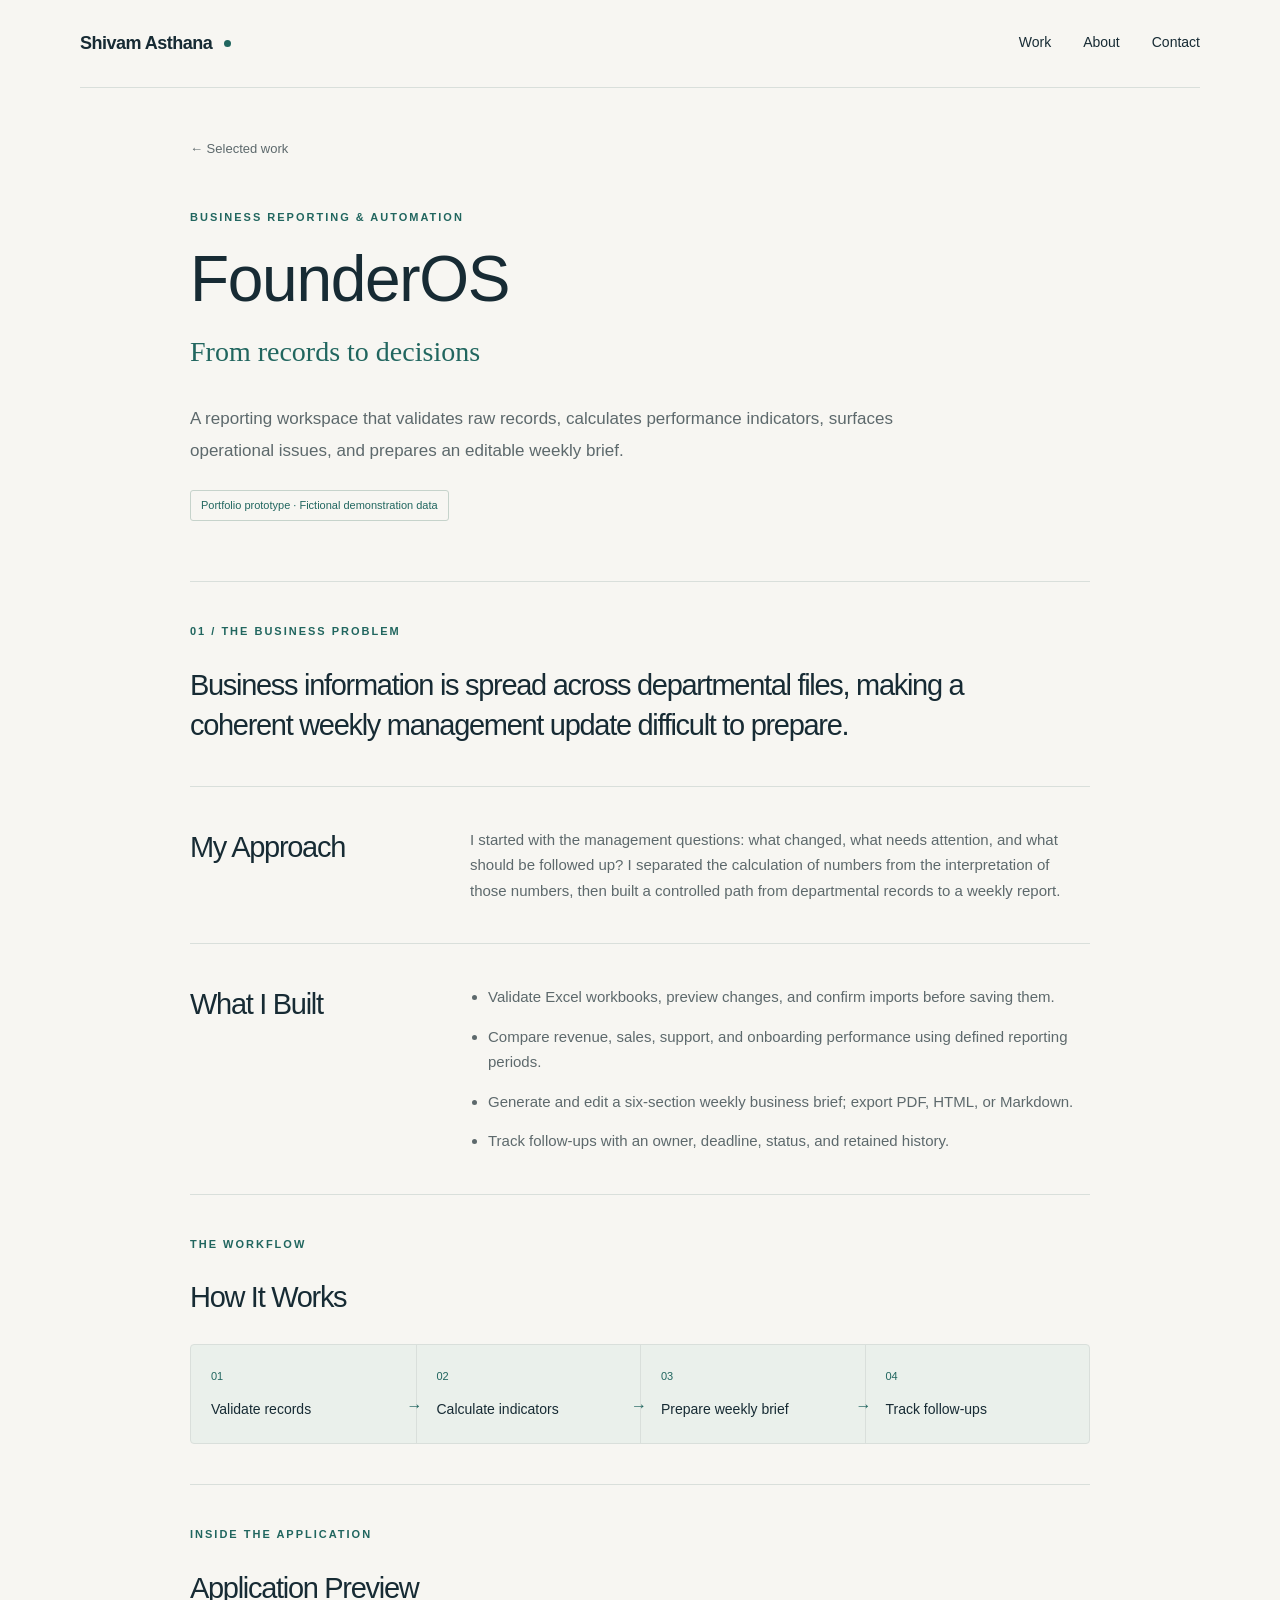
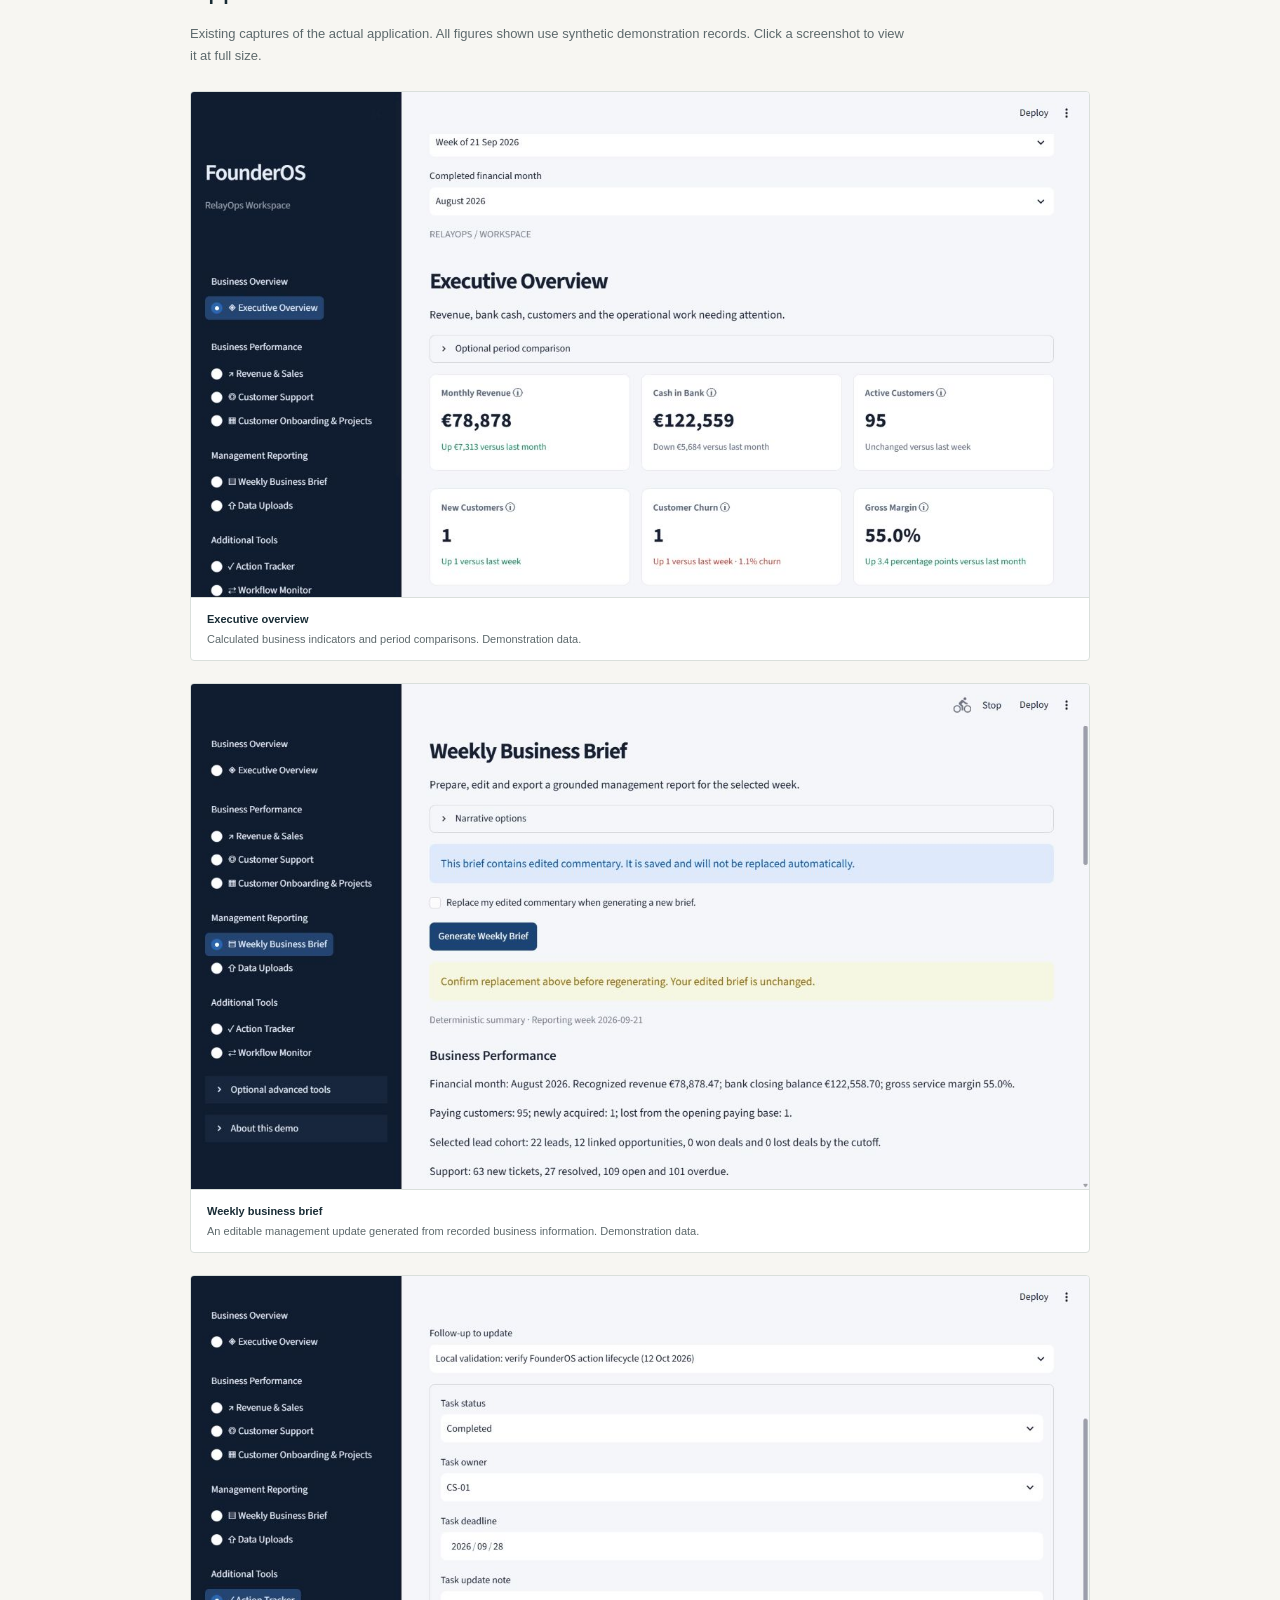
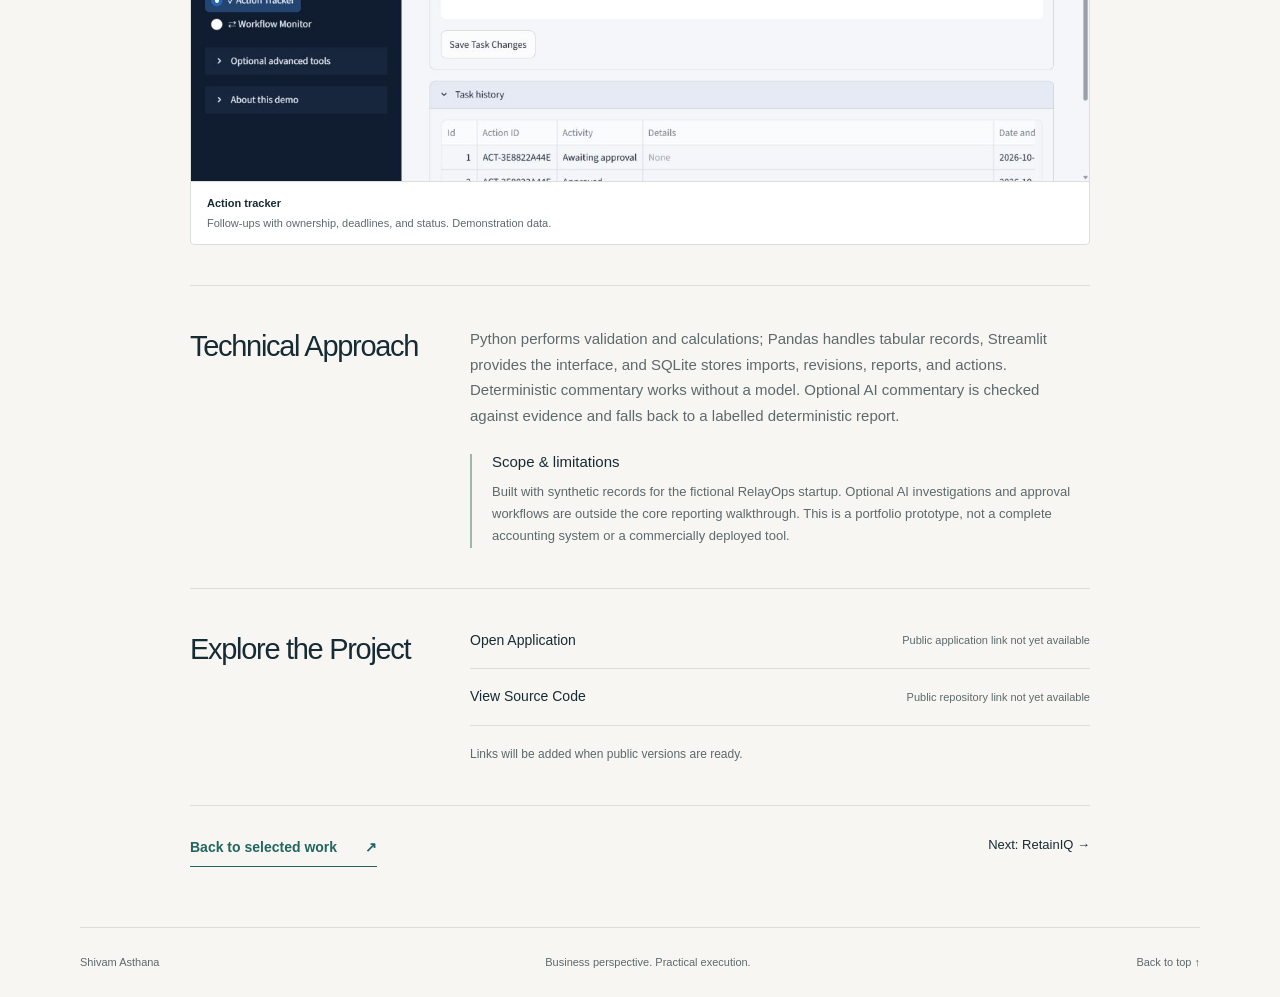
==== founderos.html @ f5d860fc "Prepare Shivam-Portfolio for GitHub publication" ====
<!doctype html><html lang="en"><head><meta charset="utf-8"><meta name="viewport" content="width=device-width, initial-scale=1"><meta name="description" content="A reporting workspace that validates raw records, calculates performance indicators, surfaces operational issues, and prepares an editable weekly brief."><title>FounderOS — Shivam Asthana</title><link rel="icon" href="assets/favicon.svg" type="image/svg+xml"><link rel="stylesheet" href="assets/styles.css"></head><body><a class="skip" href="#main">Skip to content</a><header class="header wrap"><a class="identity" href="index.html">Shivam Asthana<span class="identity-dot" aria-hidden="true"></span></a><nav aria-label="Main navigation"><a href="index.html#work">Work</a><a href="index.html#about">About</a><a href="index.html#contact">Contact</a></nav></header><main id="main">
<section class="case-hero wrap"><a class="back-link" href="index.html#work">← Selected work</a><p class="eyebrow">Business Reporting & Automation</p><h1>FounderOS</h1><p class="case-subtitle">From records to decisions</p><p class="intro">A reporting workspace that validates raw records, calculates performance indicators, surfaces operational issues, and prepares an editable weekly brief.</p><span class="status">Portfolio prototype · Fictional demonstration data</span></section>
<div class="wrap case-body"><section class="case-section"><p class="eyebrow">01 / The Business Problem</p><h2>Business information is spread across departmental files, making a coherent weekly management update difficult to prepare.</h2></section><section class="case-section two-col"><h2>My Approach</h2><p>I started with the management questions: what changed, what needs attention, and what should be followed up? I separated the calculation of numbers from the interpretation of those numbers, then built a controlled path from departmental records to a weekly report.</p></section><section class="case-section two-col"><h2>What I Built</h2><ul class="capabilities"><li>Validate Excel workbooks, preview changes, and confirm imports before saving them.</li><li>Compare revenue, sales, support, and onboarding performance using defined reporting periods.</li><li>Generate and edit a six-section weekly business brief; export PDF, HTML, or Markdown.</li><li>Track follow-ups with an owner, deadline, status, and retained history.</li></ul></section><section class="case-section"><p class="eyebrow">The workflow</p><h2>How It Works</h2><ol class="process"><li><span>01</span><strong>Validate records</strong><b aria-hidden="true">→</b></li><li><span>02</span><strong>Calculate indicators</strong><b aria-hidden="true">→</b></li><li><span>03</span><strong>Prepare weekly brief</strong><b aria-hidden="true">→</b></li><li><span>04</span><strong>Track follow-ups</strong></li></ol></section><section class="case-section"><p class="eyebrow">Inside the application</p><h2>Application Preview</h2><p class="preview-note">Existing captures of the actual application. All figures shown use synthetic demonstration records. Click a screenshot to view it at full size.</p><div class="gallery"><figure class="preview "><a href="assets/founderos-overview.jpg" aria-label="Open full executive overview screenshot"><img width="1280" height="720" src="assets/founderos-overview.jpg" alt="FounderOS: Executive overview, actual application capture using fictional demonstration data" ></a><figcaption><strong>Executive overview</strong><span>Calculated business indicators and period comparisons. Demonstration data.</span></figcaption></figure><figure class="preview "><a href="assets/founderos-brief.jpg" aria-label="Open full weekly business brief screenshot"><img width="1280" height="720" src="assets/founderos-brief.jpg" alt="FounderOS: Weekly business brief, actual application capture using fictional demonstration data" loading="lazy"></a><figcaption><strong>Weekly business brief</strong><span>An editable management update generated from recorded business information. Demonstration data.</span></figcaption></figure><figure class="preview "><a href="assets/founderos-actions.jpg" aria-label="Open full action tracker screenshot"><img width="1280" height="720" src="assets/founderos-actions.jpg" alt="FounderOS: Action tracker, actual application capture using fictional demonstration data" loading="lazy"></a><figcaption><strong>Action tracker</strong><span>Follow-ups with ownership, deadlines, and status. Demonstration data.</span></figcaption></figure></div></section><section class="case-section two-col"><h2>Technical Approach</h2><div><p>Python performs validation and calculations; Pandas handles tabular records, Streamlit provides the interface, and SQLite stores imports, revisions, reports, and actions. Deterministic commentary works without a model. Optional AI commentary is checked against evidence and falls back to a labelled deterministic report.</p><div class="scope-note"><h3>Scope & limitations</h3><p>Built with synthetic records for the fictional RelayOps startup. Optional AI investigations and approval workflows are outside the core reporting walkthrough. This is a portfolio prototype, not a complete accounting system or a commercially deployed tool.</p></div></div></section><section class="case-section two-col"><h2>Explore the Project</h2><div class="explore"><div><span>Open Application</span><small>Public application link not yet available</small></div><div><span>View Source Code</span><small>Public repository link not yet available</small></div><p>Links will be added when public versions are ready.</p></div></section><div class="case-end"><a class="text-link" href="index.html#work">Back to selected work <span>↗</span></a><a href="retainiq.html">Next: RetainIQ →</a></div></div></main><footer class="wrap footer"><span>Shivam Asthana</span><span>Business perspective. Practical execution.</span><a href="#main">Back to top ↑</a></footer></body></html>
---- assets/styles.css ----
:root{--paper:#f7f6f2;--ink:#172b34;--muted:#5d696c;--teal:#21665f;--line:#d9dfdb;--wash:#eaf0eb}*{box-sizing:border-box}html{scroll-behavior:smooth;scroll-padding-top:24px}body{margin:0;background:var(--paper);color:var(--ink);font-family:Arial,Helvetica,sans-serif;font-size:16px;line-height:1.7}a{color:inherit;text-decoration:none}a:hover{color:var(--teal)}a:focus-visible{outline:2px solid var(--teal);outline-offset:6px}img{display:block;max-width:100%;height:auto}p,h1,h2,h3,figure{margin:0}p+p{margin-top:18px}.wrap{width:min(1120px,calc(100% - 96px));margin-inline:auto}.header{display:flex;align-items:center;justify-content:space-between;padding:28px 0;border-bottom:1px solid var(--line)}.identity{font-size:18px;font-weight:600;letter-spacing:-.5px;display:flex;align-items:center;gap:12px}.identity-dot{width:7px;height:7px;background:var(--teal);border-radius:50%}nav{display:flex;gap:32px;font-size:14px}.hero{padding:92px 0 90px;display:grid;grid-template-columns:1fr 240px;gap:100px;align-items:center}.eyebrow,.mini-label{font-size:11px;text-transform:uppercase;letter-spacing:2px;font-weight:600;color:var(--teal);margin-bottom:24px}h1,h2,h3{line-height:1.13;letter-spacing:-1.3px;font-weight:500}h1{font-size:clamp(38px,4.8vw,60px);max-width:740px}h1 em{font-family:Georgia,'Times New Roman',serif;font-weight:400;color:var(--teal)}.intro{font-size:17px;color:var(--muted);max-width:610px;margin-top:28px;line-height:1.85}.text-link{display:inline-flex;gap:28px;align-items:center;color:var(--teal);font-size:14px;font-weight:600;border-bottom:1px solid var(--teal);padding-bottom:7px;margin-top:29px;transition:gap .2s}.text-link:hover{gap:36px}.hero-note{border-left:1px solid var(--line);padding-left:28px;align-self:center}.hero-note p{font-family:Georgia,serif;font-size:22px;line-height:1.5;margin-top:18px;letter-spacing:-.3px}.hero-note small{color:var(--muted);font-size:12px;line-height:1.8;display:block}.note-rule{display:block;width:30px;height:2px;background:var(--teal);margin:24px 0}.work{padding:48px 0 72px;border-top:1px solid var(--line)}.section-heading{display:flex;justify-content:space-between;gap:40px;align-items:end;margin-bottom:44px}h2{font-size:36px}.section-heading .eyebrow{margin-bottom:16px}.section-heading>p{max-width:310px;font-size:14px;color:var(--muted)}.project-list{display:grid;gap:26px}.project-card{border:1px solid var(--line);border-radius:6px;overflow:hidden;display:grid;grid-template-columns:43% 57%;background:#fff;transition:border-color .2s,box-shadow .2s}.project-card:hover{border-color:#9bb5aa;box-shadow:0 7px 22px #183e3210}.project-copy{padding:32px}.project-index{display:flex;gap:15px;color:var(--teal);font-size:12px;line-height:1.5;margin-bottom:22px}.project-index span{color:var(--muted);font-size:11px}.project-copy h3{font-size:33px}.project-tag{font-family:Georgia,serif;color:var(--teal);font-size:19px;margin-top:8px}.project-copy>p:not(.project-index):not(.project-tag){font-size:13px;color:var(--muted);line-height:1.75;margin-top:18px}.problem span{display:block;text-transform:uppercase;letter-spacing:1.3px;color:var(--ink);font-size:10px;font-weight:bold;margin-bottom:5px}.card-preview{padding:32px;display:flex;align-items:center;background:var(--wash);border-left:1px solid var(--line)}.preview{width:100%;overflow:hidden;border-radius:4px;border:1px solid var(--line);background:white}.preview img{width:100%}.preview a{display:block}.preview figcaption{padding:13px 16px;font-size:11px;line-height:1.5;border-top:1px solid var(--line)}figcaption strong{display:block;font-weight:600;color:var(--ink)}figcaption span{display:block;color:var(--muted);margin-top:3px}.placeholder{min-height:235px;padding:30px;display:flex;align-items:center;justify-content:center;flex-direction:column;background:#f0f3ee;color:var(--teal);text-align:center}.placeholder-mark{width:52px;height:52px;border:1px solid #b6cbc1;border-radius:12px;display:grid;place-items:center;font:30px Georgia,serif;margin-bottom:20px}.placeholder>span:not(.placeholder-mark){font-size:15px}.placeholder small{font-size:11px;letter-spacing:.3px;color:var(--muted);margin-top:8px}.future-note{font-size:12px;color:var(--muted);margin-top:24px}.about{background:#eaf0eb;border-block:1px solid var(--line);padding:74px 0}.about-grid{display:grid;grid-template-columns:1fr 1.15fr;gap:90px}.about p:not(.eyebrow){color:var(--muted);font-size:15px}.about .about-lead{font-size:21px!important;color:var(--ink)!important;line-height:1.55}.about-tags{display:flex;gap:10px;flex-wrap:wrap;margin-top:25px}.about-tags span{border:1px solid #c6d3cb;padding:4px 12px;font-size:11px;border-radius:3px}.contact{padding:80px 0;display:grid;grid-template-columns:1fr 1fr;gap:90px}.contact h2{font-size:43px}.contact p:not(.eyebrow){color:var(--muted);font-size:14px;margin-top:18px}.contact-list div,.explore>div{border-bottom:1px solid var(--line);padding:16px 0;display:flex;justify-content:space-between;gap:18px;align-items:center}.contact-list span{font-size:15px}.contact-list small,.explore small{font-size:11px;color:var(--muted)}.footer{border-top:1px solid var(--line);padding:25px 0;display:flex;justify-content:space-between;gap:24px;font-size:11px;color:var(--muted)}.skip{position:absolute;top:-100px;left:20px;background:white;padding:10px;z-index:10}.skip:focus{top:10px}.case-hero{padding:46px 0 60px;max-width:900px}.back-link{font-size:13px;color:var(--muted);display:inline-block;margin-bottom:48px}.case-hero .eyebrow{margin-bottom:17px}.case-hero h1{font-size:64px}.case-subtitle{font-family:Georgia,serif;font-size:28px;color:var(--teal);margin-top:12px}.case-hero .intro{max-width:730px}.status{display:inline-block;margin-top:24px;font-size:11px;color:var(--teal);padding:5px 10px;border:1px solid #c6d3cb;border-radius:3px}.case-body{max-width:900px}.case-section{border-top:1px solid var(--line);padding:40px 0}.case-section h2{font-size:29px;line-height:1.4}.case-section>h2{max-width:800px}.two-col{display:grid;grid-template-columns:230px 1fr;gap:50px}.two-col p,.capabilities{font-size:15px;color:var(--muted)}.capabilities{margin:0;padding-left:18px}.capabilities li+li{margin-top:14px}.process{list-style:none;padding:0;display:grid;grid-template-columns:repeat(4,1fr);margin:26px 0 0;background:var(--wash);border:1px solid var(--line);border-radius:4px}.process li{position:relative;padding:22px 20px}.process li+li{border-left:1px solid var(--line)}.process span{font-size:11px;color:var(--teal);display:block;margin-bottom:12px}.process strong{font-size:14px;font-weight:500;display:block}.process b{position:absolute;right:-7px;top:47px;font-weight:400;color:var(--teal);z-index:1}.preview-note{font-size:13px;color:var(--muted);margin:14px 0 24px;max-width:720px}.gallery{display:grid;gap:22px}.gallery .placeholder{min-height:300px}.gallery .portrait{max-width:430px;margin:auto}.gallery .portrait img{max-height:580px;object-fit:contain;background:#f2f4f8}.scope-note{border-left:2px solid #9bb8aa;padding-left:20px;margin-top:26px}.scope-note h3{font-size:15px;letter-spacing:0;margin-bottom:10px}.scope-note p{font-size:13px}.explore>div:first-child{padding-top:0}.explore span{font-size:14px}.explore p{font-size:12px;color:var(--muted);margin-top:18px}.case-end{display:flex;justify-content:space-between;align-items:center;border-top:1px solid var(--line);padding:18px 0 60px;gap:20px}.case-end>a:last-child{font-size:13px}.case-end .text-link{margin-top:12px}@media(min-width:1500px){.hero{padding-block:110px}}@media(max-width:900px){.wrap{width:calc(100% - 56px)}.hero{gap:35px;grid-template-columns:1fr 210px;padding-block:65px}.hero-note p{font-size:19px}.project-copy{padding:24px}.card-preview{padding:20px}.about-grid,.contact{gap:45px}.project-card{grid-template-columns:1fr 1fr}.two-col{grid-template-columns:180px 1fr;gap:30px}}@media(max-width:650px){.wrap{width:calc(100% - 40px)}.header{padding:21px 0}.identity{font-size:15px;gap:7px}nav{gap:17px;font-size:12px}.hero{display:block;padding:48px 0}.hero h1{font-size:40px;max-width:430px;letter-spacing:-1.4px}.intro{font-size:15px;line-height:1.8;margin-top:23px}.hero-note{border-left:0;border-top:1px solid var(--line);padding:24px 0 0;margin-top:34px}.hero-note p{font-size:19px}.hero-note p br{display:block}.hero-note small{max-width:300px}.note-rule{margin:16px 0}.eyebrow{font-size:10px;letter-spacing:1.6px;margin-bottom:17px}.section-heading{display:block;margin-bottom:28px}.section-heading>p{margin-top:18px;max-width:360px}h2{font-size:30px}.work{padding:34px 0 45px}.project-card{display:flex;flex-direction:column}.project-copy{padding:25px}.project-index{margin-bottom:20px}.card-preview{padding:20px;border-left:0;border-top:1px solid var(--line)}.placeholder{min-height:205px}.about{padding:46px 0}.about-grid,.contact{display:block}.about-grid>div+div{margin-top:30px}.about .about-lead{font-size:19px!important}.contact{padding:46px 0}.contact-list{margin-top:26px}.contact-list div{display:block}.contact-list small{display:block;margin-top:3px}.footer{flex-wrap:wrap;padding-block:22px;gap:12px}.footer span:nth-child(2){width:100%;order:3}.case-hero{padding:30px 0 40px}.back-link{margin-bottom:30px}.case-hero h1{font-size:45px}.case-subtitle{font-size:23px}.status{font-size:10px}.case-section{padding:30px 0}.case-section h2{font-size:25px}.two-col{display:block}.two-col>h2{margin-bottom:20px}.process{grid-template-columns:1fr 1fr}.process li:nth-child(3){border-left:0;border-top:1px solid var(--line)}.process li:nth-child(4){border-top:1px solid var(--line)}.process b{display:none}.gallery .placeholder{min-height:240px}.explore>div{display:block}.explore small{display:block;margin-top:6px}.case-end{display:block;padding-bottom:40px}.case-end>a:last-child{display:block;margin-top:24px}.desktop-only{display:none}}@media(prefers-reduced-motion:reduce){html{scroll-behavior:auto}*{transition:none!important}}
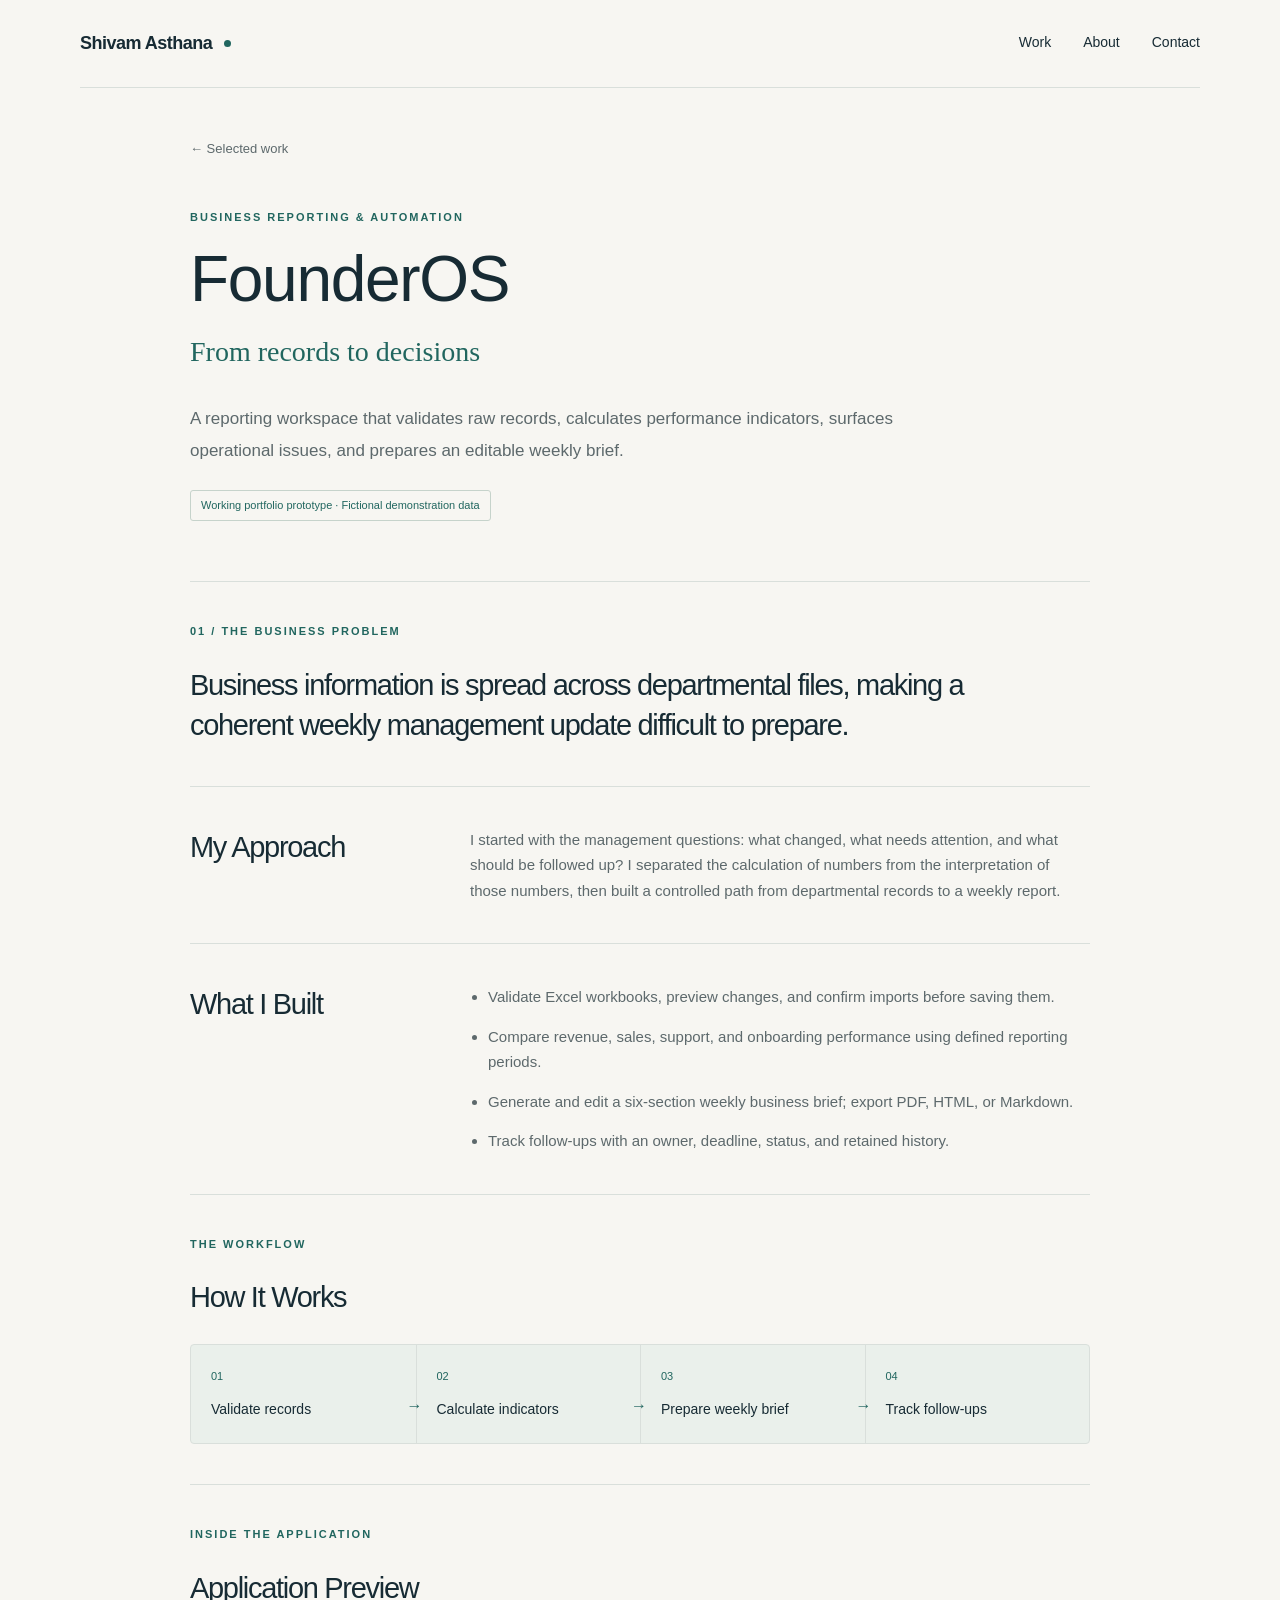
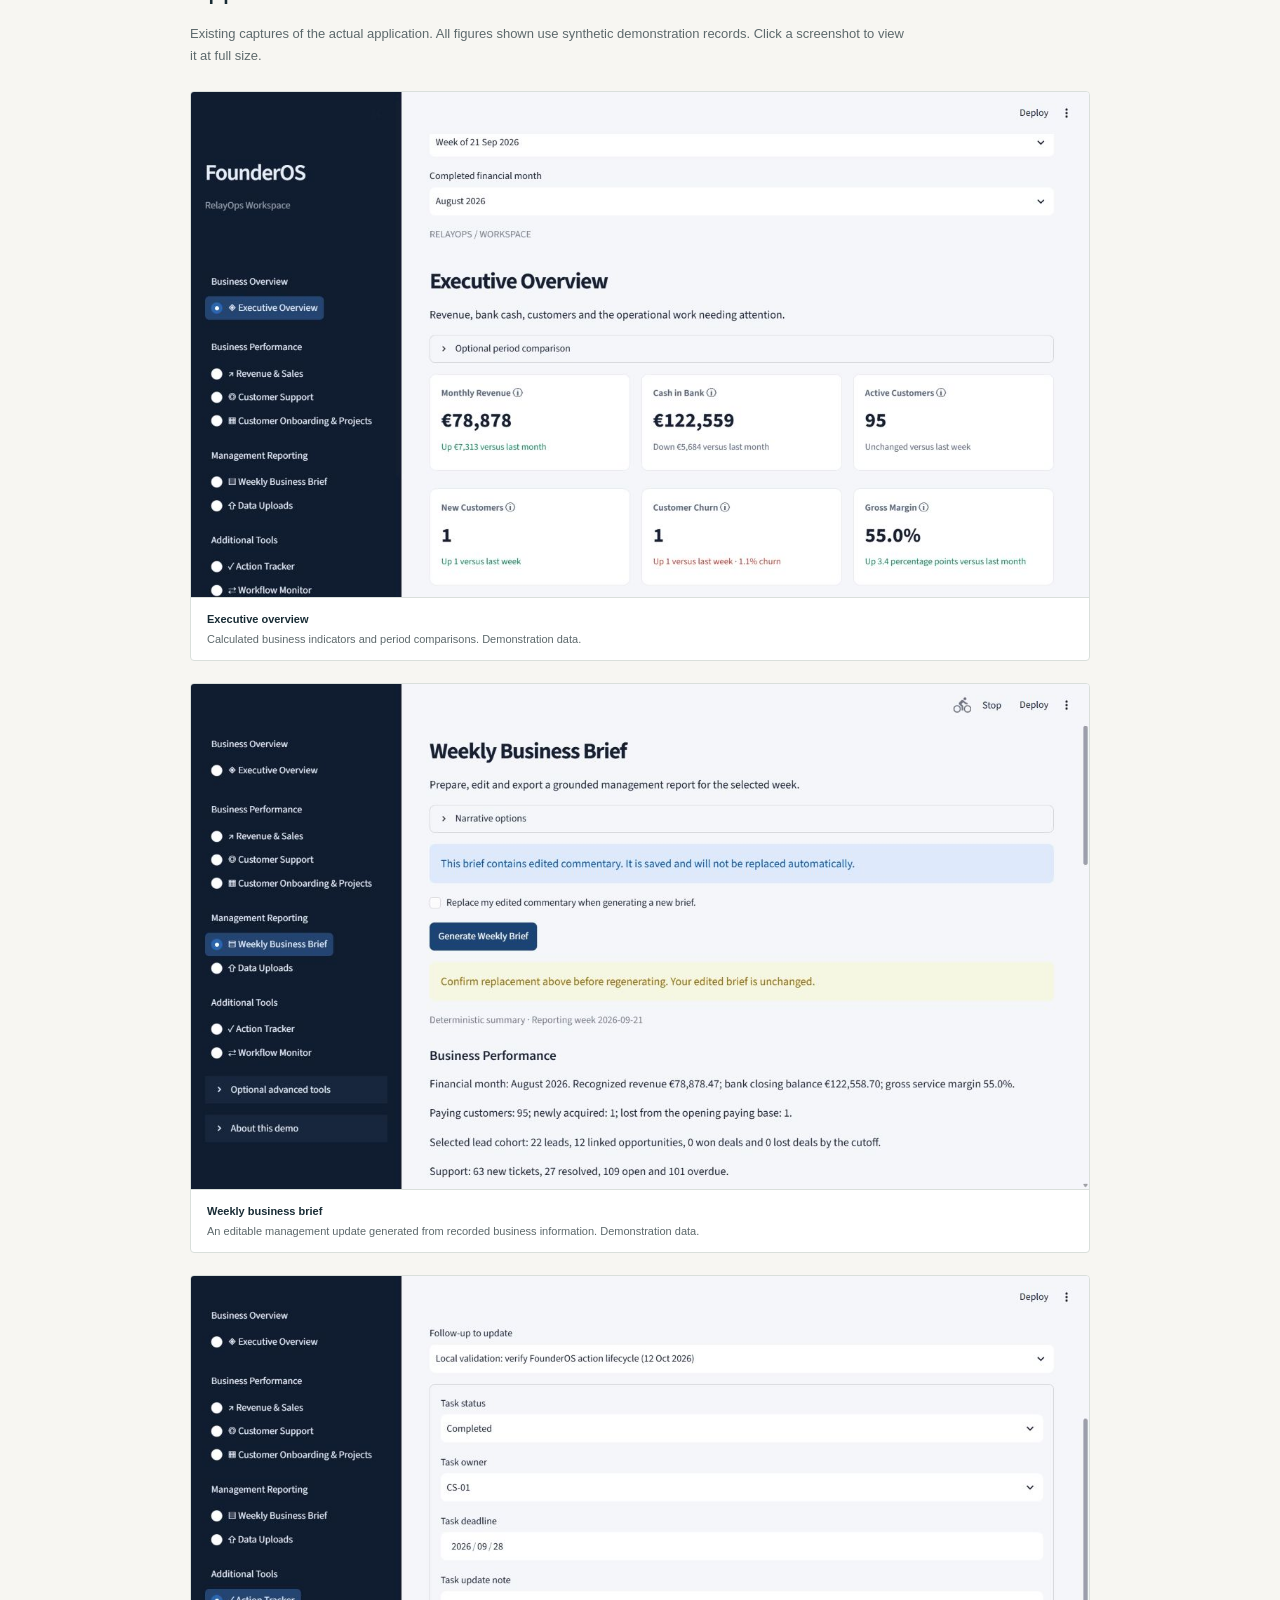
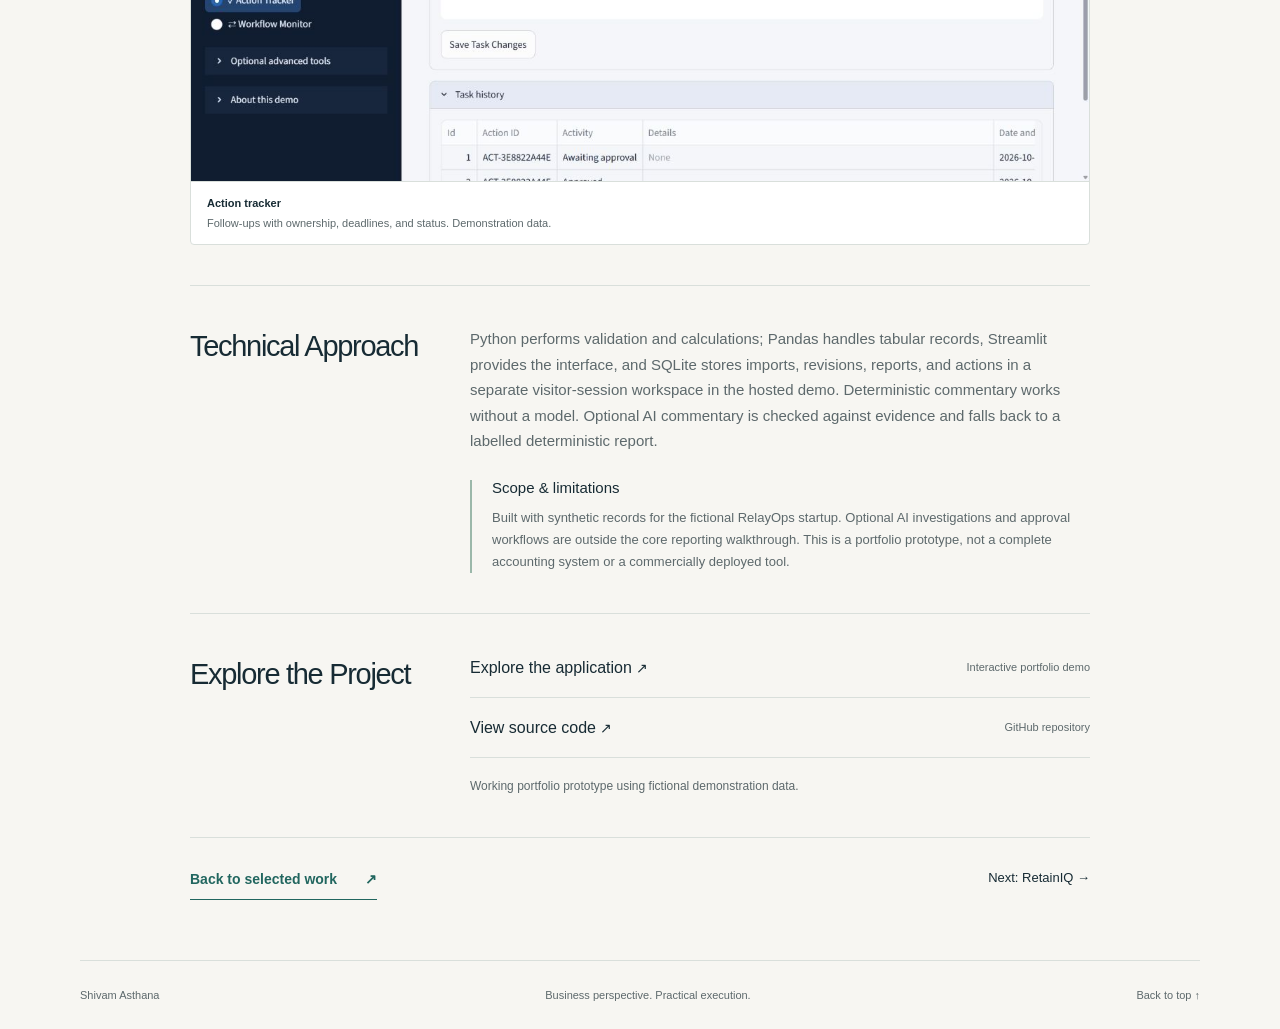
==== commit e67f5495: "Connect deployed portfolio demos and replace screenshot placeholders" ====
--- a/founderos.html
+++ b/founderos.html
@@ -1,3 +1,3 @@
 <!doctype html><html lang="en"><head><meta charset="utf-8"><meta name="viewport" content="width=device-width, initial-scale=1"><meta name="description" content="A reporting workspace that validates raw records, calculates performance indicators, surfaces operational issues, and prepares an editable weekly brief."><title>FounderOS — Shivam Asthana</title><link rel="icon" href="assets/favicon.svg" type="image/svg+xml"><link rel="stylesheet" href="assets/styles.css"></head><body><a class="skip" href="#main">Skip to content</a><header class="header wrap"><a class="identity" href="index.html">Shivam Asthana<span class="identity-dot" aria-hidden="true"></span></a><nav aria-label="Main navigation"><a href="index.html#work">Work</a><a href="index.html#about">About</a><a href="index.html#contact">Contact</a></nav></header><main id="main">
-<section class="case-hero wrap"><a class="back-link" href="index.html#work">← Selected work</a><p class="eyebrow">Business Reporting & Automation</p><h1>FounderOS</h1><p class="case-subtitle">From records to decisions</p><p class="intro">A reporting workspace that validates raw records, calculates performance indicators, surfaces operational issues, and prepares an editable weekly brief.</p><span class="status">Portfolio prototype · Fictional demonstration data</span></section>
-<div class="wrap case-body"><section class="case-section"><p class="eyebrow">01 / The Business Problem</p><h2>Business information is spread across departmental files, making a coherent weekly management update difficult to prepare.</h2></section><section class="case-section two-col"><h2>My Approach</h2><p>I started with the management questions: what changed, what needs attention, and what should be followed up? I separated the calculation of numbers from the interpretation of those numbers, then built a controlled path from departmental records to a weekly report.</p></section><section class="case-section two-col"><h2>What I Built</h2><ul class="capabilities"><li>Validate Excel workbooks, preview changes, and confirm imports before saving them.</li><li>Compare revenue, sales, support, and onboarding performance using defined reporting periods.</li><li>Generate and edit a six-section weekly business brief; export PDF, HTML, or Markdown.</li><li>Track follow-ups with an owner, deadline, status, and retained history.</li></ul></section><section class="case-section"><p class="eyebrow">The workflow</p><h2>How It Works</h2><ol class="process"><li><span>01</span><strong>Validate records</strong><b aria-hidden="true">→</b></li><li><span>02</span><strong>Calculate indicators</strong><b aria-hidden="true">→</b></li><li><span>03</span><strong>Prepare weekly brief</strong><b aria-hidden="true">→</b></li><li><span>04</span><strong>Track follow-ups</strong></li></ol></section><section class="case-section"><p class="eyebrow">Inside the application</p><h2>Application Preview</h2><p class="preview-note">Existing captures of the actual application. All figures shown use synthetic demonstration records. Click a screenshot to view it at full size.</p><div class="gallery"><figure class="preview "><a href="assets/founderos-overview.jpg" aria-label="Open full executive overview screenshot"><img width="1280" height="720" src="assets/founderos-overview.jpg" alt="FounderOS: Executive overview, actual application capture using fictional demonstration data" ></a><figcaption><strong>Executive overview</strong><span>Calculated business indicators and period comparisons. Demonstration data.</span></figcaption></figure><figure class="preview "><a href="assets/founderos-brief.jpg" aria-label="Open full weekly business brief screenshot"><img width="1280" height="720" src="assets/founderos-brief.jpg" alt="FounderOS: Weekly business brief, actual application capture using fictional demonstration data" loading="lazy"></a><figcaption><strong>Weekly business brief</strong><span>An editable management update generated from recorded business information. Demonstration data.</span></figcaption></figure><figure class="preview "><a href="assets/founderos-actions.jpg" aria-label="Open full action tracker screenshot"><img width="1280" height="720" src="assets/founderos-actions.jpg" alt="FounderOS: Action tracker, actual application capture using fictional demonstration data" loading="lazy"></a><figcaption><strong>Action tracker</strong><span>Follow-ups with ownership, deadlines, and status. Demonstration data.</span></figcaption></figure></div></section><section class="case-section two-col"><h2>Technical Approach</h2><div><p>Python performs validation and calculations; Pandas handles tabular records, Streamlit provides the interface, and SQLite stores imports, revisions, reports, and actions. Deterministic commentary works without a model. Optional AI commentary is checked against evidence and falls back to a labelled deterministic report.</p><div class="scope-note"><h3>Scope & limitations</h3><p>Built with synthetic records for the fictional RelayOps startup. Optional AI investigations and approval workflows are outside the core reporting walkthrough. This is a portfolio prototype, not a complete accounting system or a commercially deployed tool.</p></div></div></section><section class="case-section two-col"><h2>Explore the Project</h2><div class="explore"><div><span>Open Application</span><small>Public application link not yet available</small></div><div><span>View Source Code</span><small>Public repository link not yet available</small></div><p>Links will be added when public versions are ready.</p></div></section><div class="case-end"><a class="text-link" href="index.html#work">Back to selected work <span>↗</span></a><a href="retainiq.html">Next: RetainIQ →</a></div></div></main><footer class="wrap footer"><span>Shivam Asthana</span><span>Business perspective. Practical execution.</span><a href="#main">Back to top ↑</a></footer></body></html>+<section class="case-hero wrap"><a class="back-link" href="index.html#work">← Selected work</a><p class="eyebrow">Business Reporting & Automation</p><h1>FounderOS</h1><p class="case-subtitle">From records to decisions</p><p class="intro">A reporting workspace that validates raw records, calculates performance indicators, surfaces operational issues, and prepares an editable weekly brief.</p><span class="status">Working portfolio prototype · Fictional demonstration data</span></section>
+<div class="wrap case-body"><section class="case-section"><p class="eyebrow">01 / The Business Problem</p><h2>Business information is spread across departmental files, making a coherent weekly management update difficult to prepare.</h2></section><section class="case-section two-col"><h2>My Approach</h2><p>I started with the management questions: what changed, what needs attention, and what should be followed up? I separated the calculation of numbers from the interpretation of those numbers, then built a controlled path from departmental records to a weekly report.</p></section><section class="case-section two-col"><h2>What I Built</h2><ul class="capabilities"><li>Validate Excel workbooks, preview changes, and confirm imports before saving them.</li><li>Compare revenue, sales, support, and onboarding performance using defined reporting periods.</li><li>Generate and edit a six-section weekly business brief; export PDF, HTML, or Markdown.</li><li>Track follow-ups with an owner, deadline, status, and retained history.</li></ul></section><section class="case-section"><p class="eyebrow">The workflow</p><h2>How It Works</h2><ol class="process"><li><span>01</span><strong>Validate records</strong><b aria-hidden="true">→</b></li><li><span>02</span><strong>Calculate indicators</strong><b aria-hidden="true">→</b></li><li><span>03</span><strong>Prepare weekly brief</strong><b aria-hidden="true">→</b></li><li><span>04</span><strong>Track follow-ups</strong></li></ol></section><section class="case-section"><p class="eyebrow">Inside the application</p><h2>Application Preview</h2><p class="preview-note">Existing captures of the actual application. All figures shown use synthetic demonstration records. Click a screenshot to view it at full size.</p><div class="gallery"><figure class="preview "><a href="assets/founderos-overview.jpg" aria-label="Open full executive overview screenshot"><img width="1280" height="720" src="assets/founderos-overview.jpg" alt="FounderOS: Executive overview, actual application capture using fictional demonstration data" ></a><figcaption><strong>Executive overview</strong><span>Calculated business indicators and period comparisons. Demonstration data.</span></figcaption></figure><figure class="preview "><a href="assets/founderos-brief.jpg" aria-label="Open full weekly business brief screenshot"><img width="1280" height="720" src="assets/founderos-brief.jpg" alt="FounderOS: Weekly business brief, actual application capture using fictional demonstration data" loading="lazy"></a><figcaption><strong>Weekly business brief</strong><span>An editable management update generated from recorded business information. Demonstration data.</span></figcaption></figure><figure class="preview "><a href="assets/founderos-actions.jpg" aria-label="Open full action tracker screenshot"><img width="1280" height="720" src="assets/founderos-actions.jpg" alt="FounderOS: Action tracker, actual application capture using fictional demonstration data" loading="lazy"></a><figcaption><strong>Action tracker</strong><span>Follow-ups with ownership, deadlines, and status. Demonstration data.</span></figcaption></figure></div></section><section class="case-section two-col"><h2>Technical Approach</h2><div><p>Python performs validation and calculations; Pandas handles tabular records, Streamlit provides the interface, and SQLite stores imports, revisions, reports, and actions in a separate visitor-session workspace in the hosted demo. Deterministic commentary works without a model. Optional AI commentary is checked against evidence and falls back to a labelled deterministic report.</p><div class="scope-note"><h3>Scope & limitations</h3><p>Built with synthetic records for the fictional RelayOps startup. Optional AI investigations and approval workflows are outside the core reporting walkthrough. This is a portfolio prototype, not a complete accounting system or a commercially deployed tool.</p></div></div></section><section class="case-section two-col"><h2>Explore the Project</h2><div class="explore"><div><a href="https://founder-portfolio.streamlit.app/" target="_blank" rel="noopener noreferrer">Explore the application <span aria-hidden="true">↗</span></a><small>Interactive portfolio demo</small></div><div><a href="https://github.com/shivamasthanasa-14/FounderOS" target="_blank" rel="noopener noreferrer">View source code <span aria-hidden="true">↗</span></a><small>GitHub repository</small></div><p>Working portfolio prototype using fictional demonstration data.</p></div></section><div class="case-end"><a class="text-link" href="index.html#work">Back to selected work <span>↗</span></a><a href="retainiq.html">Next: RetainIQ →</a></div></div></main><footer class="wrap footer"><span>Shivam Asthana</span><span>Business perspective. Practical execution.</span><a href="#main">Back to top ↑</a></footer></body></html>
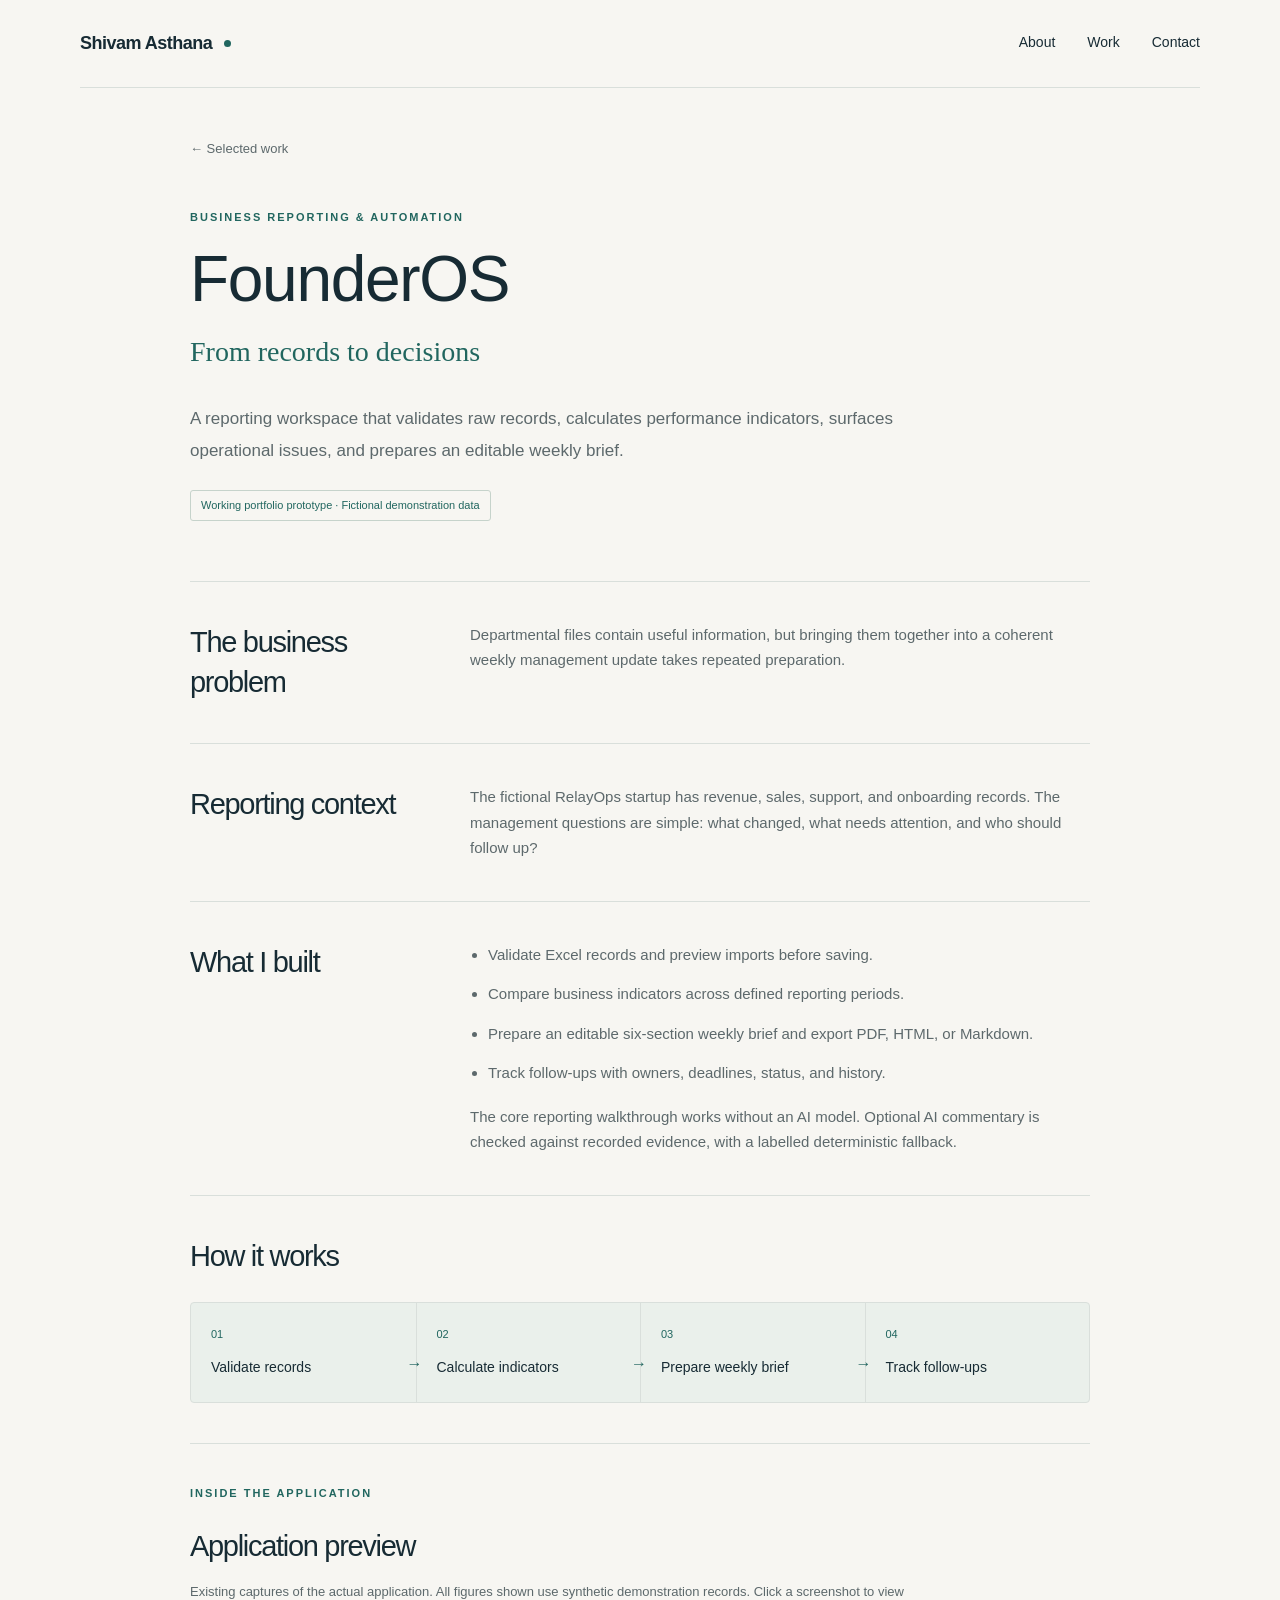
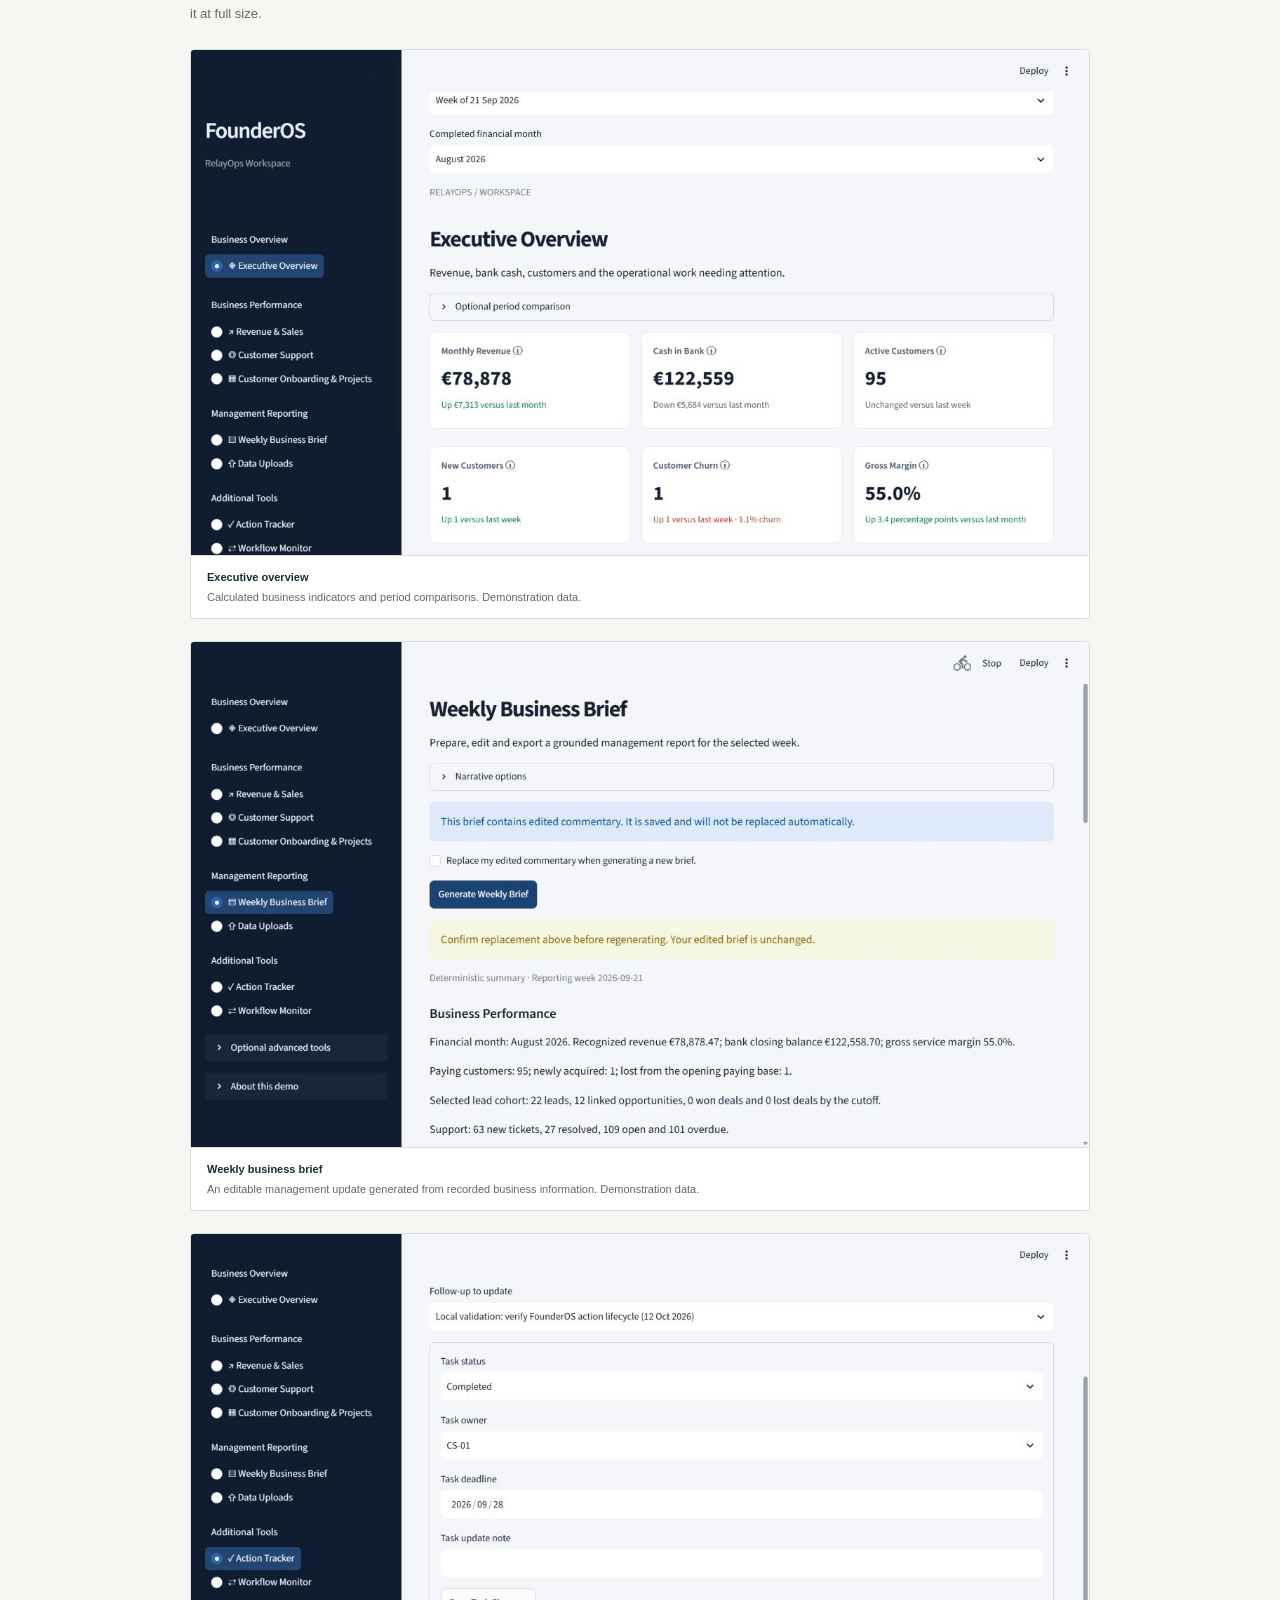
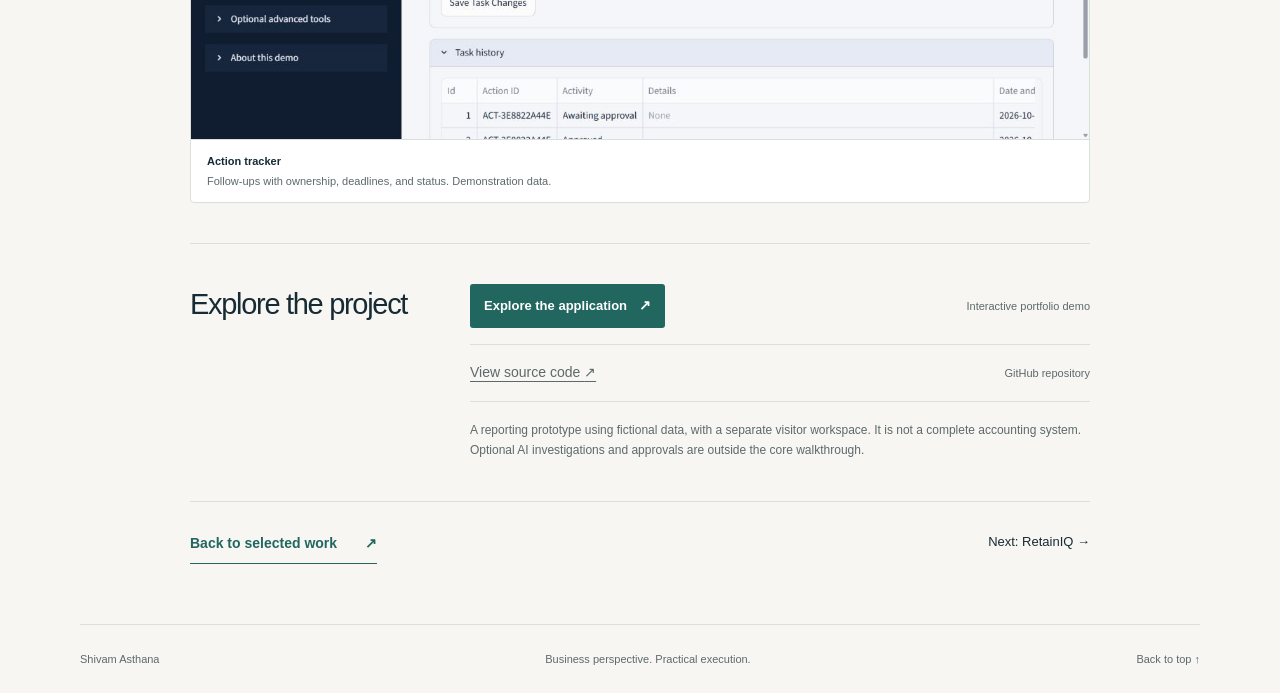
==== commit c56e5aea: "Improve portfolio context, navigation, and direct application links" ====
--- a/founderos.html
+++ b/founderos.html
@@ -1,3 +1,3 @@
-<!doctype html><html lang="en"><head><meta charset="utf-8"><meta name="viewport" content="width=device-width, initial-scale=1"><meta name="description" content="A reporting workspace that validates raw records, calculates performance indicators, surfaces operational issues, and prepares an editable weekly brief."><title>FounderOS — Shivam Asthana</title><link rel="icon" href="assets/favicon.svg" type="image/svg+xml"><link rel="stylesheet" href="assets/styles.css"></head><body><a class="skip" href="#main">Skip to content</a><header class="header wrap"><a class="identity" href="index.html">Shivam Asthana<span class="identity-dot" aria-hidden="true"></span></a><nav aria-label="Main navigation"><a href="index.html#work">Work</a><a href="index.html#about">About</a><a href="index.html#contact">Contact</a></nav></header><main id="main">
+<!doctype html><html lang="en"><head><meta charset="utf-8"><meta name="viewport" content="width=device-width, initial-scale=1"><meta name="description" content="A reporting workspace that validates raw records, calculates performance indicators, surfaces operational issues, and prepares an editable weekly brief."><title>FounderOS: Shivam Asthana</title><link rel="icon" href="assets/favicon.svg" type="image/svg+xml"><link rel="stylesheet" href="assets/styles.css"></head><body><a class="skip" href="#main">Skip to content</a><header class="header wrap"><a class="identity" href="index.html">Shivam Asthana<span class="identity-dot" aria-hidden="true"></span></a><nav aria-label="Main navigation"><a href="index.html#about">About</a><a href="index.html#work">Work</a><a href="index.html#contact">Contact</a></nav></header><main id="main">
 <section class="case-hero wrap"><a class="back-link" href="index.html#work">← Selected work</a><p class="eyebrow">Business Reporting & Automation</p><h1>FounderOS</h1><p class="case-subtitle">From records to decisions</p><p class="intro">A reporting workspace that validates raw records, calculates performance indicators, surfaces operational issues, and prepares an editable weekly brief.</p><span class="status">Working portfolio prototype · Fictional demonstration data</span></section>
-<div class="wrap case-body"><section class="case-section"><p class="eyebrow">01 / The Business Problem</p><h2>Business information is spread across departmental files, making a coherent weekly management update difficult to prepare.</h2></section><section class="case-section two-col"><h2>My Approach</h2><p>I started with the management questions: what changed, what needs attention, and what should be followed up? I separated the calculation of numbers from the interpretation of those numbers, then built a controlled path from departmental records to a weekly report.</p></section><section class="case-section two-col"><h2>What I Built</h2><ul class="capabilities"><li>Validate Excel workbooks, preview changes, and confirm imports before saving them.</li><li>Compare revenue, sales, support, and onboarding performance using defined reporting periods.</li><li>Generate and edit a six-section weekly business brief; export PDF, HTML, or Markdown.</li><li>Track follow-ups with an owner, deadline, status, and retained history.</li></ul></section><section class="case-section"><p class="eyebrow">The workflow</p><h2>How It Works</h2><ol class="process"><li><span>01</span><strong>Validate records</strong><b aria-hidden="true">→</b></li><li><span>02</span><strong>Calculate indicators</strong><b aria-hidden="true">→</b></li><li><span>03</span><strong>Prepare weekly brief</strong><b aria-hidden="true">→</b></li><li><span>04</span><strong>Track follow-ups</strong></li></ol></section><section class="case-section"><p class="eyebrow">Inside the application</p><h2>Application Preview</h2><p class="preview-note">Existing captures of the actual application. All figures shown use synthetic demonstration records. Click a screenshot to view it at full size.</p><div class="gallery"><figure class="preview "><a href="assets/founderos-overview.jpg" aria-label="Open full executive overview screenshot"><img width="1280" height="720" src="assets/founderos-overview.jpg" alt="FounderOS: Executive overview, actual application capture using fictional demonstration data" ></a><figcaption><strong>Executive overview</strong><span>Calculated business indicators and period comparisons. Demonstration data.</span></figcaption></figure><figure class="preview "><a href="assets/founderos-brief.jpg" aria-label="Open full weekly business brief screenshot"><img width="1280" height="720" src="assets/founderos-brief.jpg" alt="FounderOS: Weekly business brief, actual application capture using fictional demonstration data" loading="lazy"></a><figcaption><strong>Weekly business brief</strong><span>An editable management update generated from recorded business information. Demonstration data.</span></figcaption></figure><figure class="preview "><a href="assets/founderos-actions.jpg" aria-label="Open full action tracker screenshot"><img width="1280" height="720" src="assets/founderos-actions.jpg" alt="FounderOS: Action tracker, actual application capture using fictional demonstration data" loading="lazy"></a><figcaption><strong>Action tracker</strong><span>Follow-ups with ownership, deadlines, and status. Demonstration data.</span></figcaption></figure></div></section><section class="case-section two-col"><h2>Technical Approach</h2><div><p>Python performs validation and calculations; Pandas handles tabular records, Streamlit provides the interface, and SQLite stores imports, revisions, reports, and actions in a separate visitor-session workspace in the hosted demo. Deterministic commentary works without a model. Optional AI commentary is checked against evidence and falls back to a labelled deterministic report.</p><div class="scope-note"><h3>Scope & limitations</h3><p>Built with synthetic records for the fictional RelayOps startup. Optional AI investigations and approval workflows are outside the core reporting walkthrough. This is a portfolio prototype, not a complete accounting system or a commercially deployed tool.</p></div></div></section><section class="case-section two-col"><h2>Explore the Project</h2><div class="explore"><div><a href="https://founder-portfolio.streamlit.app/" target="_blank" rel="noopener noreferrer">Explore the application <span aria-hidden="true">↗</span></a><small>Interactive portfolio demo</small></div><div><a href="https://github.com/shivamasthanasa-14/FounderOS" target="_blank" rel="noopener noreferrer">View source code <span aria-hidden="true">↗</span></a><small>GitHub repository</small></div><p>Working portfolio prototype using fictional demonstration data.</p></div></section><div class="case-end"><a class="text-link" href="index.html#work">Back to selected work <span>↗</span></a><a href="retainiq.html">Next: RetainIQ →</a></div></div></main><footer class="wrap footer"><span>Shivam Asthana</span><span>Business perspective. Practical execution.</span><a href="#main">Back to top ↑</a></footer></body></html>+<div class="wrap case-body"><section class="case-section two-col"><h2>The business problem</h2><div><p>Departmental files contain useful information, but bringing them together into a coherent weekly management update takes repeated preparation.</p></div></section><section class="case-section two-col"><h2>Reporting context</h2><div><p>The fictional RelayOps startup has revenue, sales, support, and onboarding records. The management questions are simple: what changed, what needs attention, and who should follow up?</p></div></section><section class="case-section two-col"><h2>What I built</h2><div><ul class="capabilities"><li>Validate Excel records and preview imports before saving.</li><li>Compare business indicators across defined reporting periods.</li><li>Prepare an editable six-section weekly brief and export PDF, HTML, or Markdown.</li><li>Track follow-ups with owners, deadlines, status, and history.</li></ul><p>The core reporting walkthrough works without an AI model. Optional AI commentary is checked against recorded evidence, with a labelled deterministic fallback.</p></div></section><section class="case-section"><h2>How it works</h2><ol class="process "><li><span>01</span><strong>Validate records</strong><b aria-hidden="true">→</b></li><li><span>02</span><strong>Calculate indicators</strong><b aria-hidden="true">→</b></li><li><span>03</span><strong>Prepare weekly brief</strong><b aria-hidden="true">→</b></li><li><span>04</span><strong>Track follow-ups</strong></li></ol></section><section class="case-section"><p class="eyebrow">Inside the application</p><h2>Application preview</h2><p class="preview-note">Existing captures of the actual application. All figures shown use synthetic demonstration records. Click a screenshot to view it at full size.</p><div class="gallery"><figure class="preview "><a href="assets/founderos-overview.jpg" aria-label="Open full executive overview screenshot"><img width="1280" height="720" src="assets/founderos-overview.jpg" alt="FounderOS: Executive overview, actual application capture using fictional demonstration data" ></a><figcaption><strong>Executive overview</strong><span>Calculated business indicators and period comparisons. Demonstration data.</span></figcaption></figure><figure class="preview "><a href="assets/founderos-brief.jpg" aria-label="Open full weekly business brief screenshot"><img width="1280" height="720" src="assets/founderos-brief.jpg" alt="FounderOS: Weekly business brief, actual application capture using fictional demonstration data" loading="lazy"></a><figcaption><strong>Weekly business brief</strong><span>An editable management update generated from recorded business information. Demonstration data.</span></figcaption></figure><figure class="preview "><a href="assets/founderos-actions.jpg" aria-label="Open full action tracker screenshot"><img width="1280" height="720" src="assets/founderos-actions.jpg" alt="FounderOS: Action tracker, actual application capture using fictional demonstration data" loading="lazy"></a><figcaption><strong>Action tracker</strong><span>Follow-ups with ownership, deadlines, and status. Demonstration data.</span></figcaption></figure></div></section><section class="case-section two-col"><h2>Explore the project</h2><div class="explore"><div><a class="application-link" href="https://founder-portfolio.streamlit.app/" target="_blank" rel="noopener noreferrer">Explore the application <span aria-hidden="true">↗</span></a><small>Interactive portfolio demo</small></div><div><a class="source-link" href="https://github.com/shivamasthanasa-14/FounderOS" target="_blank" rel="noopener noreferrer">View source code <span aria-hidden="true">↗</span></a><small>GitHub repository</small></div><p>A reporting prototype using fictional data, with a separate visitor workspace. It is not a complete accounting system. Optional AI investigations and approvals are outside the core walkthrough.</p></div></section><div class="case-end"><a class="text-link" href="index.html#work">Back to selected work <span>↗</span></a><a href="retainiq.html">Next: RetainIQ →</a></div></div></main><footer class="wrap footer"><span>Shivam Asthana</span><span>Business perspective. Practical execution.</span><a href="#main">Back to top ↑</a></footer></body></html>
--- a/assets/styles.css
+++ b/assets/styles.css
@@ -1,2 +1,5 @@
 
 :root{--paper:#f7f6f2;--ink:#172b34;--muted:#5d696c;--teal:#21665f;--line:#d9dfdb;--wash:#eaf0eb}*{box-sizing:border-box}html{scroll-behavior:smooth;scroll-padding-top:24px}body{margin:0;background:var(--paper);color:var(--ink);font-family:Arial,Helvetica,sans-serif;font-size:16px;line-height:1.7}a{color:inherit;text-decoration:none}a:hover{color:var(--teal)}a:focus-visible{outline:2px solid var(--teal);outline-offset:6px}img{display:block;max-width:100%;height:auto}p,h1,h2,h3,figure{margin:0}p+p{margin-top:18px}.wrap{width:min(1120px,calc(100% - 96px));margin-inline:auto}.header{display:flex;align-items:center;justify-content:space-between;padding:28px 0;border-bottom:1px solid var(--line)}.identity{font-size:18px;font-weight:600;letter-spacing:-.5px;display:flex;align-items:center;gap:12px}.identity-dot{width:7px;height:7px;background:var(--teal);border-radius:50%}nav{display:flex;gap:32px;font-size:14px}.hero{padding:92px 0 90px;display:grid;grid-template-columns:1fr 240px;gap:100px;align-items:center}.eyebrow,.mini-label{font-size:11px;text-transform:uppercase;letter-spacing:2px;font-weight:600;color:var(--teal);margin-bottom:24px}h1,h2,h3{line-height:1.13;letter-spacing:-1.3px;font-weight:500}h1{font-size:clamp(38px,4.8vw,60px);max-width:740px}h1 em{font-family:Georgia,'Times New Roman',serif;font-weight:400;color:var(--teal)}.intro{font-size:17px;color:var(--muted);max-width:610px;margin-top:28px;line-height:1.85}.text-link{display:inline-flex;gap:28px;align-items:center;color:var(--teal);font-size:14px;font-weight:600;border-bottom:1px solid var(--teal);padding-bottom:7px;margin-top:29px;transition:gap .2s}.text-link:hover{gap:36px}.hero-note{border-left:1px solid var(--line);padding-left:28px;align-self:center}.hero-note p{font-family:Georgia,serif;font-size:22px;line-height:1.5;margin-top:18px;letter-spacing:-.3px}.hero-note small{color:var(--muted);font-size:12px;line-height:1.8;display:block}.note-rule{display:block;width:30px;height:2px;background:var(--teal);margin:24px 0}.work{padding:48px 0 72px;border-top:1px solid var(--line)}.section-heading{display:flex;justify-content:space-between;gap:40px;align-items:end;margin-bottom:44px}h2{font-size:36px}.section-heading .eyebrow{margin-bottom:16px}.section-heading>p{max-width:310px;font-size:14px;color:var(--muted)}.project-list{display:grid;gap:26px}.project-card{border:1px solid var(--line);border-radius:6px;overflow:hidden;display:grid;grid-template-columns:43% 57%;background:#fff;transition:border-color .2s,box-shadow .2s}.project-card:hover{border-color:#9bb5aa;box-shadow:0 7px 22px #183e3210}.project-copy{padding:32px}.project-index{display:flex;gap:15px;color:var(--teal);font-size:12px;line-height:1.5;margin-bottom:22px}.project-index span{color:var(--muted);font-size:11px}.project-copy h3{font-size:33px}.project-tag{font-family:Georgia,serif;color:var(--teal);font-size:19px;margin-top:8px}.project-copy>p:not(.project-index):not(.project-tag){font-size:13px;color:var(--muted);line-height:1.75;margin-top:18px}.problem span{display:block;text-transform:uppercase;letter-spacing:1.3px;color:var(--ink);font-size:10px;font-weight:bold;margin-bottom:5px}.card-preview{padding:32px;display:flex;align-items:center;background:var(--wash);border-left:1px solid var(--line)}.preview{width:100%;overflow:hidden;border-radius:4px;border:1px solid var(--line);background:white}.preview img{width:100%}.preview a{display:block}.preview figcaption{padding:13px 16px;font-size:11px;line-height:1.5;border-top:1px solid var(--line)}figcaption strong{display:block;font-weight:600;color:var(--ink)}figcaption span{display:block;color:var(--muted);margin-top:3px}.placeholder{min-height:235px;padding:30px;display:flex;align-items:center;justify-content:center;flex-direction:column;background:#f0f3ee;color:var(--teal);text-align:center}.placeholder-mark{width:52px;height:52px;border:1px solid #b6cbc1;border-radius:12px;display:grid;place-items:center;font:30px Georgia,serif;margin-bottom:20px}.placeholder>span:not(.placeholder-mark){font-size:15px}.placeholder small{font-size:11px;letter-spacing:.3px;color:var(--muted);margin-top:8px}.future-note{font-size:12px;color:var(--muted);margin-top:24px}.about{background:#eaf0eb;border-block:1px solid var(--line);padding:74px 0}.about-grid{display:grid;grid-template-columns:1fr 1.15fr;gap:90px}.about p:not(.eyebrow){color:var(--muted);font-size:15px}.about .about-lead{font-size:21px!important;color:var(--ink)!important;line-height:1.55}.about-tags{display:flex;gap:10px;flex-wrap:wrap;margin-top:25px}.about-tags span{border:1px solid #c6d3cb;padding:4px 12px;font-size:11px;border-radius:3px}.contact{padding:80px 0;display:grid;grid-template-columns:1fr 1fr;gap:90px}.contact h2{font-size:43px}.contact p:not(.eyebrow){color:var(--muted);font-size:14px;margin-top:18px}.contact-list div,.explore>div{border-bottom:1px solid var(--line);padding:16px 0;display:flex;justify-content:space-between;gap:18px;align-items:center}.contact-list span{font-size:15px}.contact-list small,.explore small{font-size:11px;color:var(--muted)}.footer{border-top:1px solid var(--line);padding:25px 0;display:flex;justify-content:space-between;gap:24px;font-size:11px;color:var(--muted)}.skip{position:absolute;top:-100px;left:20px;background:white;padding:10px;z-index:10}.skip:focus{top:10px}.case-hero{padding:46px 0 60px;max-width:900px}.back-link{font-size:13px;color:var(--muted);display:inline-block;margin-bottom:48px}.case-hero .eyebrow{margin-bottom:17px}.case-hero h1{font-size:64px}.case-subtitle{font-family:Georgia,serif;font-size:28px;color:var(--teal);margin-top:12px}.case-hero .intro{max-width:730px}.status{display:inline-block;margin-top:24px;font-size:11px;color:var(--teal);padding:5px 10px;border:1px solid #c6d3cb;border-radius:3px}.case-body{max-width:900px}.case-section{border-top:1px solid var(--line);padding:40px 0}.case-section h2{font-size:29px;line-height:1.4}.case-section>h2{max-width:800px}.two-col{display:grid;grid-template-columns:230px 1fr;gap:50px}.two-col p,.capabilities{font-size:15px;color:var(--muted)}.capabilities{margin:0;padding-left:18px}.capabilities li+li{margin-top:14px}.process{list-style:none;padding:0;display:grid;grid-template-columns:repeat(4,1fr);margin:26px 0 0;background:var(--wash);border:1px solid var(--line);border-radius:4px}.process li{position:relative;padding:22px 20px}.process li+li{border-left:1px solid var(--line)}.process span{font-size:11px;color:var(--teal);display:block;margin-bottom:12px}.process strong{font-size:14px;font-weight:500;display:block}.process b{position:absolute;right:-7px;top:47px;font-weight:400;color:var(--teal);z-index:1}.preview-note{font-size:13px;color:var(--muted);margin:14px 0 24px;max-width:720px}.gallery{display:grid;gap:22px}.gallery .placeholder{min-height:300px}.gallery .portrait{max-width:430px;margin:auto}.gallery .portrait img{max-height:580px;object-fit:contain;background:#f2f4f8}.scope-note{border-left:2px solid #9bb8aa;padding-left:20px;margin-top:26px}.scope-note h3{font-size:15px;letter-spacing:0;margin-bottom:10px}.scope-note p{font-size:13px}.explore>div:first-child{padding-top:0}.explore span{font-size:14px}.explore p{font-size:12px;color:var(--muted);margin-top:18px}.case-end{display:flex;justify-content:space-between;align-items:center;border-top:1px solid var(--line);padding:18px 0 60px;gap:20px}.case-end>a:last-child{font-size:13px}.case-end .text-link{margin-top:12px}@media(min-width:1500px){.hero{padding-block:110px}}@media(max-width:900px){.wrap{width:calc(100% - 56px)}.hero{gap:35px;grid-template-columns:1fr 210px;padding-block:65px}.hero-note p{font-size:19px}.project-copy{padding:24px}.card-preview{padding:20px}.about-grid,.contact{gap:45px}.project-card{grid-template-columns:1fr 1fr}.two-col{grid-template-columns:180px 1fr;gap:30px}}@media(max-width:650px){.wrap{width:calc(100% - 40px)}.header{padding:21px 0}.identity{font-size:15px;gap:7px}nav{gap:17px;font-size:12px}.hero{display:block;padding:48px 0}.hero h1{font-size:40px;max-width:430px;letter-spacing:-1.4px}.intro{font-size:15px;line-height:1.8;margin-top:23px}.hero-note{border-left:0;border-top:1px solid var(--line);padding:24px 0 0;margin-top:34px}.hero-note p{font-size:19px}.hero-note p br{display:block}.hero-note small{max-width:300px}.note-rule{margin:16px 0}.eyebrow{font-size:10px;letter-spacing:1.6px;margin-bottom:17px}.section-heading{display:block;margin-bottom:28px}.section-heading>p{margin-top:18px;max-width:360px}h2{font-size:30px}.work{padding:34px 0 45px}.project-card{display:flex;flex-direction:column}.project-copy{padding:25px}.project-index{margin-bottom:20px}.card-preview{padding:20px;border-left:0;border-top:1px solid var(--line)}.placeholder{min-height:205px}.about{padding:46px 0}.about-grid,.contact{display:block}.about-grid>div+div{margin-top:30px}.about .about-lead{font-size:19px!important}.contact{padding:46px 0}.contact-list{margin-top:26px}.contact-list div{display:block}.contact-list small{display:block;margin-top:3px}.footer{flex-wrap:wrap;padding-block:22px;gap:12px}.footer span:nth-child(2){width:100%;order:3}.case-hero{padding:30px 0 40px}.back-link{margin-bottom:30px}.case-hero h1{font-size:45px}.case-subtitle{font-size:23px}.status{font-size:10px}.case-section{padding:30px 0}.case-section h2{font-size:25px}.two-col{display:block}.two-col>h2{margin-bottom:20px}.process{grid-template-columns:1fr 1fr}.process li:nth-child(3){border-left:0;border-top:1px solid var(--line)}.process li:nth-child(4){border-top:1px solid var(--line)}.process b{display:none}.gallery .placeholder{min-height:240px}.explore>div{display:block}.explore small{display:block;margin-top:6px}.case-end{display:block;padding-bottom:40px}.case-end>a:last-child{display:block;margin-top:24px}.desktop-only{display:none}}@media(prefers-reduced-motion:reduce){html{scroll-behavior:auto}*{transition:none!important}}
+
+/* Direct application access and numbered operating pathways. */
+.project-actions{display:flex;flex-wrap:wrap;align-items:center;gap:16px;margin-top:29px}.project-actions .text-link{margin-top:0;gap:12px}.application-link{display:inline-flex;align-items:center;gap:12px;background:var(--teal);color:white;padding:10px 14px;border-radius:3px;font-size:13px;font-weight:600}.application-link:hover{background:var(--ink);color:white}.source-link{font-size:14px;color:var(--muted);text-decoration:underline;text-underline-offset:4px}.process-support{grid-template-columns:repeat(5,1fr)}.process-diagnostics{grid-template-columns:repeat(6,1fr)}.process-support li,.process-diagnostics li{padding:20px 13px}.two-col .capabilities+p{margin-top:18px}@media(max-width:900px){.process-diagnostics{grid-template-columns:repeat(3,1fr)}.process-diagnostics li:nth-child(4){border-left:0}.process-diagnostics li:nth-child(n+4){border-top:1px solid var(--line)}.process-diagnostics li:nth-child(3) b{display:none}}@media(max-width:650px){.process-support,.process-diagnostics{grid-template-columns:1fr}.process-support li+li,.process-diagnostics li+li{border-left:0;border-top:1px solid var(--line)}.process-support span,.process-diagnostics span{margin-bottom:5px}.project-actions{gap:18px}}
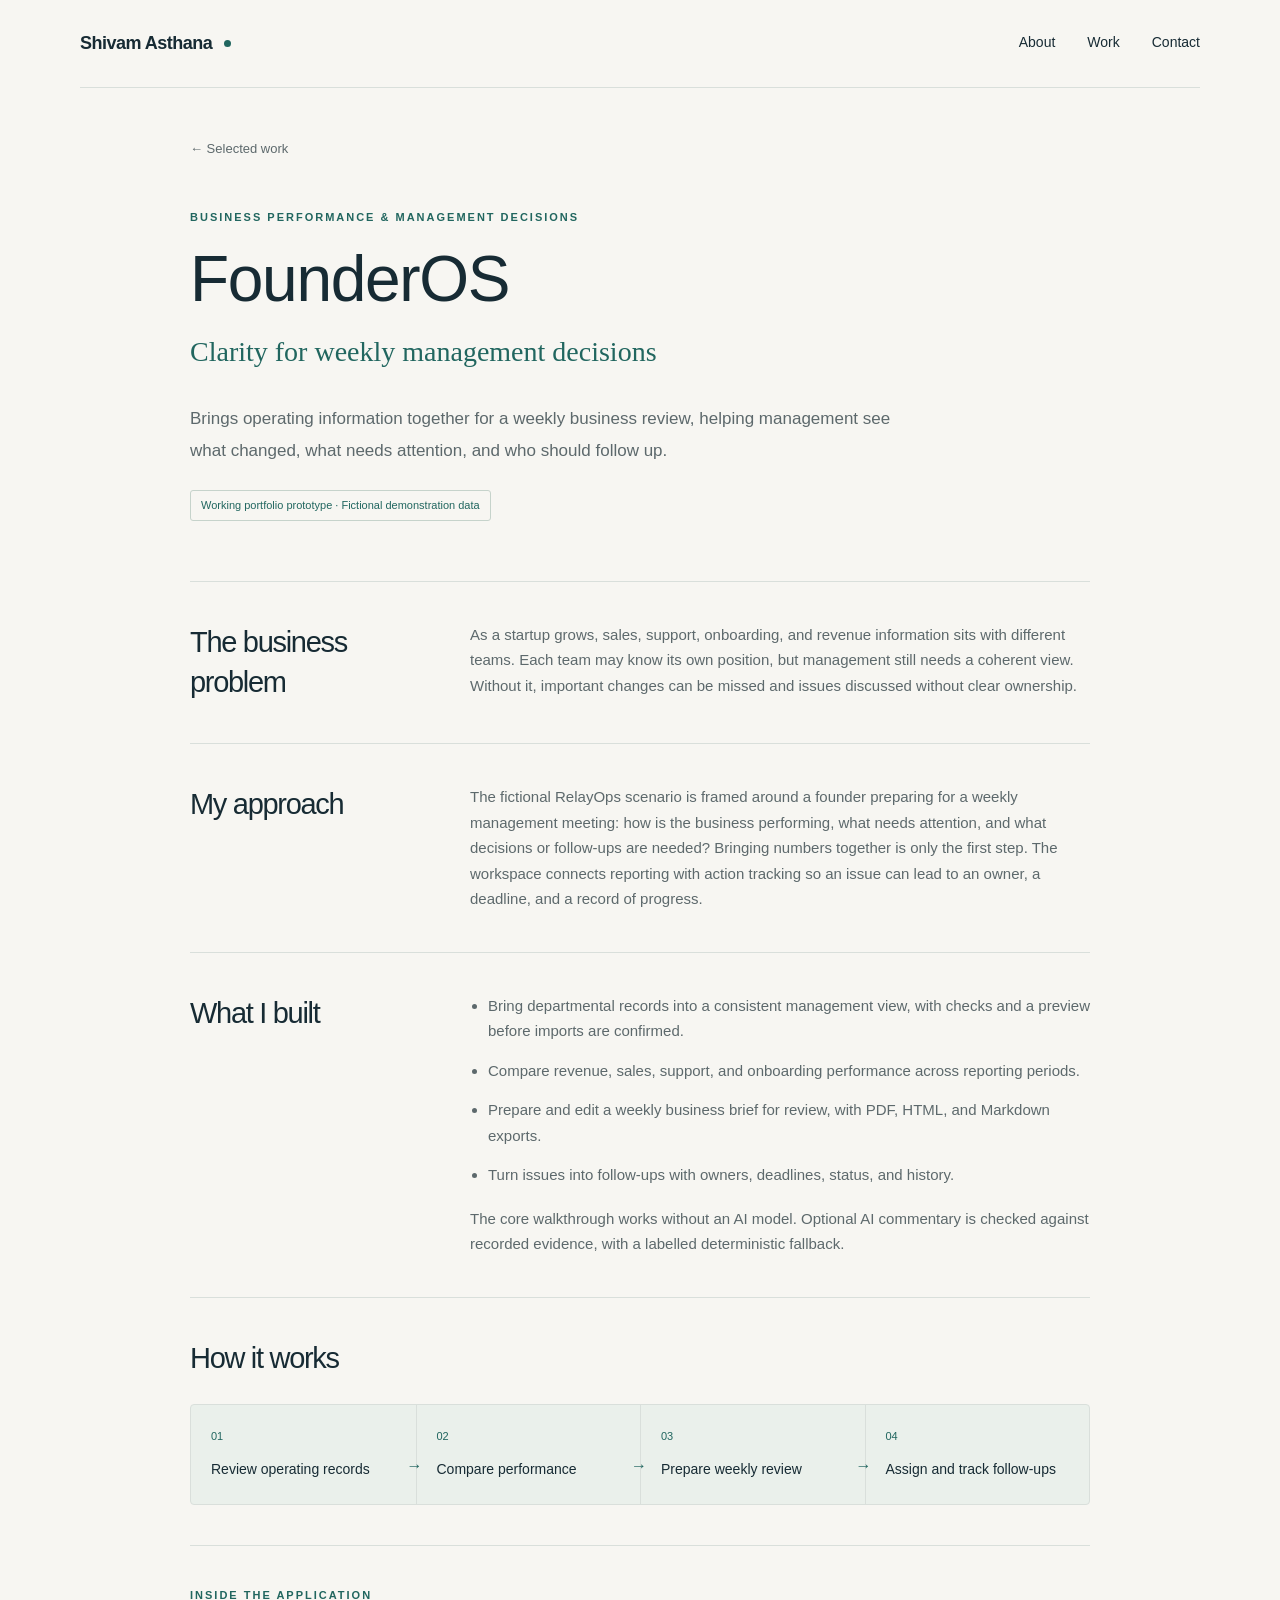
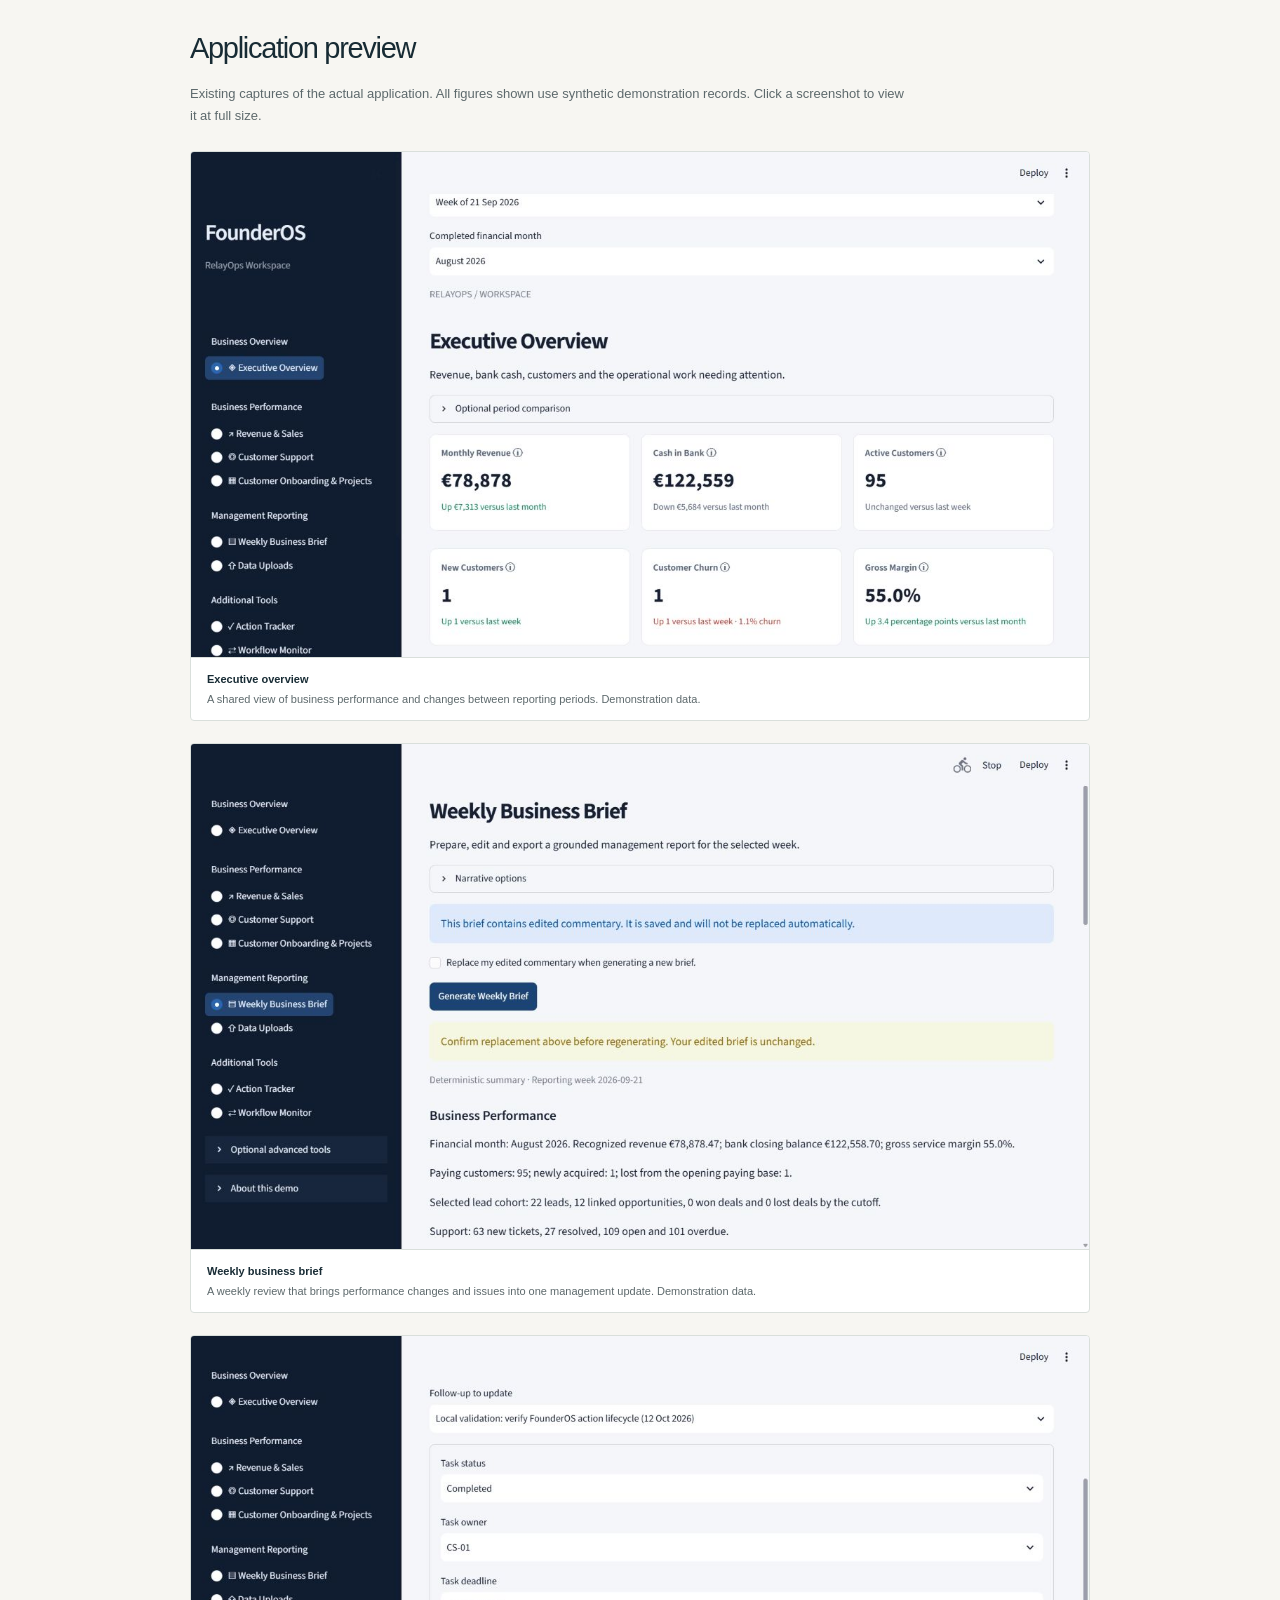
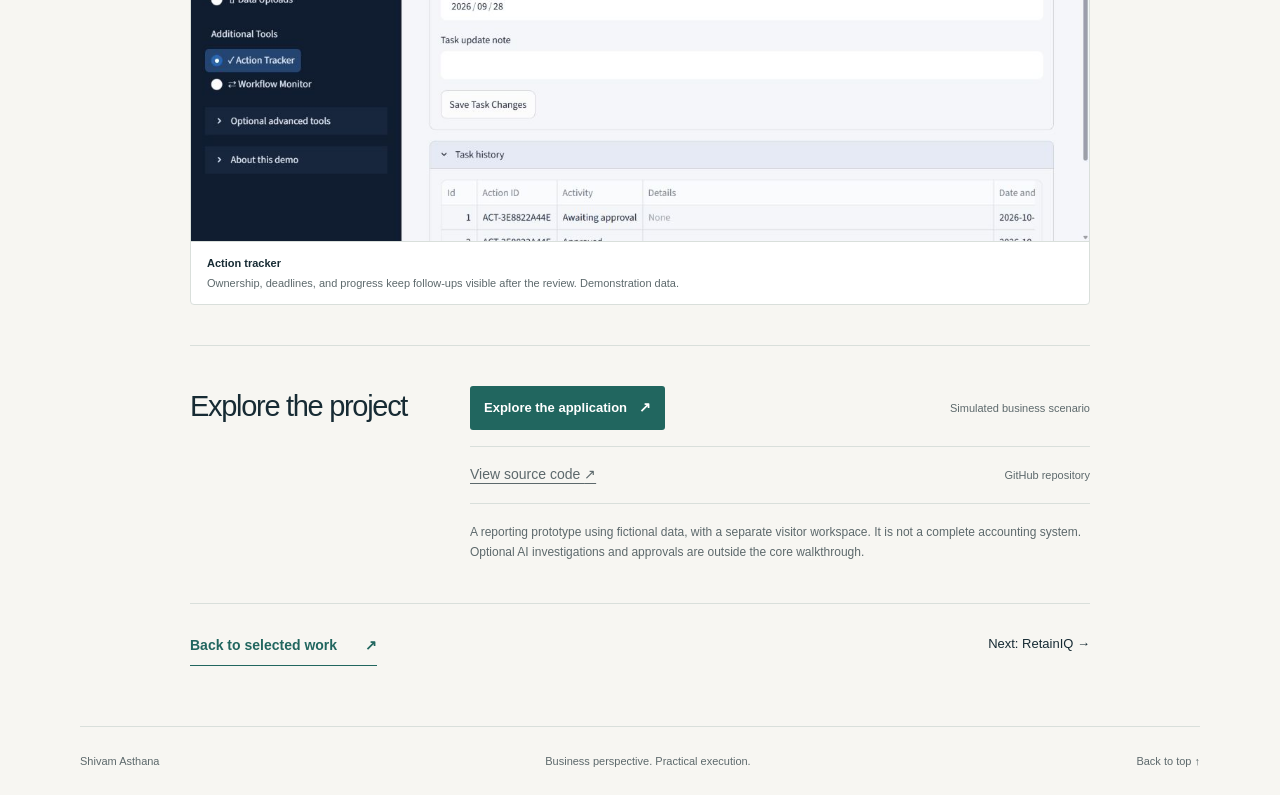
==== commit 09b7e66d: "Refine portfolio business positioning and case-study rationale" ====
--- a/founderos.html
+++ b/founderos.html
@@ -1,3 +1,3 @@
-<!doctype html><html lang="en"><head><meta charset="utf-8"><meta name="viewport" content="width=device-width, initial-scale=1"><meta name="description" content="A reporting workspace that validates raw records, calculates performance indicators, surfaces operational issues, and prepares an editable weekly brief."><title>FounderOS: Shivam Asthana</title><link rel="icon" href="assets/favicon.svg" type="image/svg+xml"><link rel="stylesheet" href="assets/styles.css"></head><body><a class="skip" href="#main">Skip to content</a><header class="header wrap"><a class="identity" href="index.html">Shivam Asthana<span class="identity-dot" aria-hidden="true"></span></a><nav aria-label="Main navigation"><a href="index.html#about">About</a><a href="index.html#work">Work</a><a href="index.html#contact">Contact</a></nav></header><main id="main">
-<section class="case-hero wrap"><a class="back-link" href="index.html#work">← Selected work</a><p class="eyebrow">Business Reporting & Automation</p><h1>FounderOS</h1><p class="case-subtitle">From records to decisions</p><p class="intro">A reporting workspace that validates raw records, calculates performance indicators, surfaces operational issues, and prepares an editable weekly brief.</p><span class="status">Working portfolio prototype · Fictional demonstration data</span></section>
-<div class="wrap case-body"><section class="case-section two-col"><h2>The business problem</h2><div><p>Departmental files contain useful information, but bringing them together into a coherent weekly management update takes repeated preparation.</p></div></section><section class="case-section two-col"><h2>Reporting context</h2><div><p>The fictional RelayOps startup has revenue, sales, support, and onboarding records. The management questions are simple: what changed, what needs attention, and who should follow up?</p></div></section><section class="case-section two-col"><h2>What I built</h2><div><ul class="capabilities"><li>Validate Excel records and preview imports before saving.</li><li>Compare business indicators across defined reporting periods.</li><li>Prepare an editable six-section weekly brief and export PDF, HTML, or Markdown.</li><li>Track follow-ups with owners, deadlines, status, and history.</li></ul><p>The core reporting walkthrough works without an AI model. Optional AI commentary is checked against recorded evidence, with a labelled deterministic fallback.</p></div></section><section class="case-section"><h2>How it works</h2><ol class="process "><li><span>01</span><strong>Validate records</strong><b aria-hidden="true">→</b></li><li><span>02</span><strong>Calculate indicators</strong><b aria-hidden="true">→</b></li><li><span>03</span><strong>Prepare weekly brief</strong><b aria-hidden="true">→</b></li><li><span>04</span><strong>Track follow-ups</strong></li></ol></section><section class="case-section"><p class="eyebrow">Inside the application</p><h2>Application preview</h2><p class="preview-note">Existing captures of the actual application. All figures shown use synthetic demonstration records. Click a screenshot to view it at full size.</p><div class="gallery"><figure class="preview "><a href="assets/founderos-overview.jpg" aria-label="Open full executive overview screenshot"><img width="1280" height="720" src="assets/founderos-overview.jpg" alt="FounderOS: Executive overview, actual application capture using fictional demonstration data" ></a><figcaption><strong>Executive overview</strong><span>Calculated business indicators and period comparisons. Demonstration data.</span></figcaption></figure><figure class="preview "><a href="assets/founderos-brief.jpg" aria-label="Open full weekly business brief screenshot"><img width="1280" height="720" src="assets/founderos-brief.jpg" alt="FounderOS: Weekly business brief, actual application capture using fictional demonstration data" loading="lazy"></a><figcaption><strong>Weekly business brief</strong><span>An editable management update generated from recorded business information. Demonstration data.</span></figcaption></figure><figure class="preview "><a href="assets/founderos-actions.jpg" aria-label="Open full action tracker screenshot"><img width="1280" height="720" src="assets/founderos-actions.jpg" alt="FounderOS: Action tracker, actual application capture using fictional demonstration data" loading="lazy"></a><figcaption><strong>Action tracker</strong><span>Follow-ups with ownership, deadlines, and status. Demonstration data.</span></figcaption></figure></div></section><section class="case-section two-col"><h2>Explore the project</h2><div class="explore"><div><a class="application-link" href="https://founder-portfolio.streamlit.app/" target="_blank" rel="noopener noreferrer">Explore the application <span aria-hidden="true">↗</span></a><small>Interactive portfolio demo</small></div><div><a class="source-link" href="https://github.com/shivamasthanasa-14/FounderOS" target="_blank" rel="noopener noreferrer">View source code <span aria-hidden="true">↗</span></a><small>GitHub repository</small></div><p>A reporting prototype using fictional data, with a separate visitor workspace. It is not a complete accounting system. Optional AI investigations and approvals are outside the core walkthrough.</p></div></section><div class="case-end"><a class="text-link" href="index.html#work">Back to selected work <span>↗</span></a><a href="retainiq.html">Next: RetainIQ →</a></div></div></main><footer class="wrap footer"><span>Shivam Asthana</span><span>Business perspective. Practical execution.</span><a href="#main">Back to top ↑</a></footer></body></html>+<!doctype html><html lang="en"><head><meta charset="utf-8"><meta name="viewport" content="width=device-width, initial-scale=1"><meta name="description" content="Brings operating information together for a weekly business review, helping management see what changed, what needs attention, and who should follow up."><title>FounderOS: Shivam Asthana</title><link rel="icon" href="assets/favicon.svg" type="image/svg+xml"><link rel="stylesheet" href="assets/styles.css"></head><body><a class="skip" href="#main">Skip to content</a><header class="header wrap"><a class="identity" href="index.html">Shivam Asthana<span class="identity-dot" aria-hidden="true"></span></a><nav aria-label="Main navigation"><a href="index.html#about">About</a><a href="index.html#work">Work</a><a href="index.html#contact">Contact</a></nav></header><main id="main">
+<section class="case-hero wrap"><a class="back-link" href="index.html#work">← Selected work</a><p class="eyebrow">Business Performance & Management Decisions</p><h1>FounderOS</h1><p class="case-subtitle">Clarity for weekly management decisions</p><p class="intro">Brings operating information together for a weekly business review, helping management see what changed, what needs attention, and who should follow up.</p><span class="status">Working portfolio prototype · Fictional demonstration data</span></section>
+<div class="wrap case-body"><section class="case-section two-col"><h2>The business problem</h2><div><p>As a startup grows, sales, support, onboarding, and revenue information sits with different teams. Each team may know its own position, but management still needs a coherent view. Without it, important changes can be missed and issues discussed without clear ownership.</p></div></section><section class="case-section two-col"><h2>My approach</h2><div><p>The fictional RelayOps scenario is framed around a founder preparing for a weekly management meeting: how is the business performing, what needs attention, and what decisions or follow-ups are needed? Bringing numbers together is only the first step. The workspace connects reporting with action tracking so an issue can lead to an owner, a deadline, and a record of progress.</p></div></section><section class="case-section two-col"><h2>What I built</h2><div><ul class="capabilities"><li>Bring departmental records into a consistent management view, with checks and a preview before imports are confirmed.</li><li>Compare revenue, sales, support, and onboarding performance across reporting periods.</li><li>Prepare and edit a weekly business brief for review, with PDF, HTML, and Markdown exports.</li><li>Turn issues into follow-ups with owners, deadlines, status, and history.</li></ul><p>The core walkthrough works without an AI model. Optional AI commentary is checked against recorded evidence, with a labelled deterministic fallback.</p></div></section><section class="case-section"><h2>How it works</h2><ol class="process "><li><span>01</span><strong>Review operating records</strong><b aria-hidden="true">→</b></li><li><span>02</span><strong>Compare performance</strong><b aria-hidden="true">→</b></li><li><span>03</span><strong>Prepare weekly review</strong><b aria-hidden="true">→</b></li><li><span>04</span><strong>Assign and track follow-ups</strong></li></ol></section><section class="case-section"><p class="eyebrow">Inside the application</p><h2>Application preview</h2><p class="preview-note">Existing captures of the actual application. All figures shown use synthetic demonstration records. Click a screenshot to view it at full size.</p><div class="gallery"><figure class="preview "><a href="assets/founderos-overview.jpg" aria-label="Open full executive overview screenshot"><img width="1280" height="720" src="assets/founderos-overview.jpg" alt="FounderOS: Executive overview, actual application capture using fictional demonstration data" ></a><figcaption><strong>Executive overview</strong><span>A shared view of business performance and changes between reporting periods. Demonstration data.</span></figcaption></figure><figure class="preview "><a href="assets/founderos-brief.jpg" aria-label="Open full weekly business brief screenshot"><img width="1280" height="720" src="assets/founderos-brief.jpg" alt="FounderOS: Weekly business brief, actual application capture using fictional demonstration data" loading="lazy"></a><figcaption><strong>Weekly business brief</strong><span>A weekly review that brings performance changes and issues into one management update. Demonstration data.</span></figcaption></figure><figure class="preview "><a href="assets/founderos-actions.jpg" aria-label="Open full action tracker screenshot"><img width="1280" height="720" src="assets/founderos-actions.jpg" alt="FounderOS: Action tracker, actual application capture using fictional demonstration data" loading="lazy"></a><figcaption><strong>Action tracker</strong><span>Ownership, deadlines, and progress keep follow-ups visible after the review. Demonstration data.</span></figcaption></figure></div></section><section class="case-section two-col"><h2>Explore the project</h2><div class="explore"><div><a class="application-link" href="https://founder-portfolio.streamlit.app/" target="_blank" rel="noopener noreferrer">Explore the application <span aria-hidden="true">↗</span></a><small>Simulated business scenario</small></div><div><a class="source-link" href="https://github.com/shivamasthanasa-14/FounderOS" target="_blank" rel="noopener noreferrer">View source code <span aria-hidden="true">↗</span></a><small>GitHub repository</small></div><p>A reporting prototype using fictional data, with a separate visitor workspace. It is not a complete accounting system. Optional AI investigations and approvals are outside the core walkthrough.</p></div></section><div class="case-end"><a class="text-link" href="index.html#work">Back to selected work <span>↗</span></a><a href="retainiq.html">Next: RetainIQ →</a></div></div></main><footer class="wrap footer"><span>Shivam Asthana</span><span>Business perspective. Practical execution.</span><a href="#main">Back to top ↑</a></footer></body></html>
